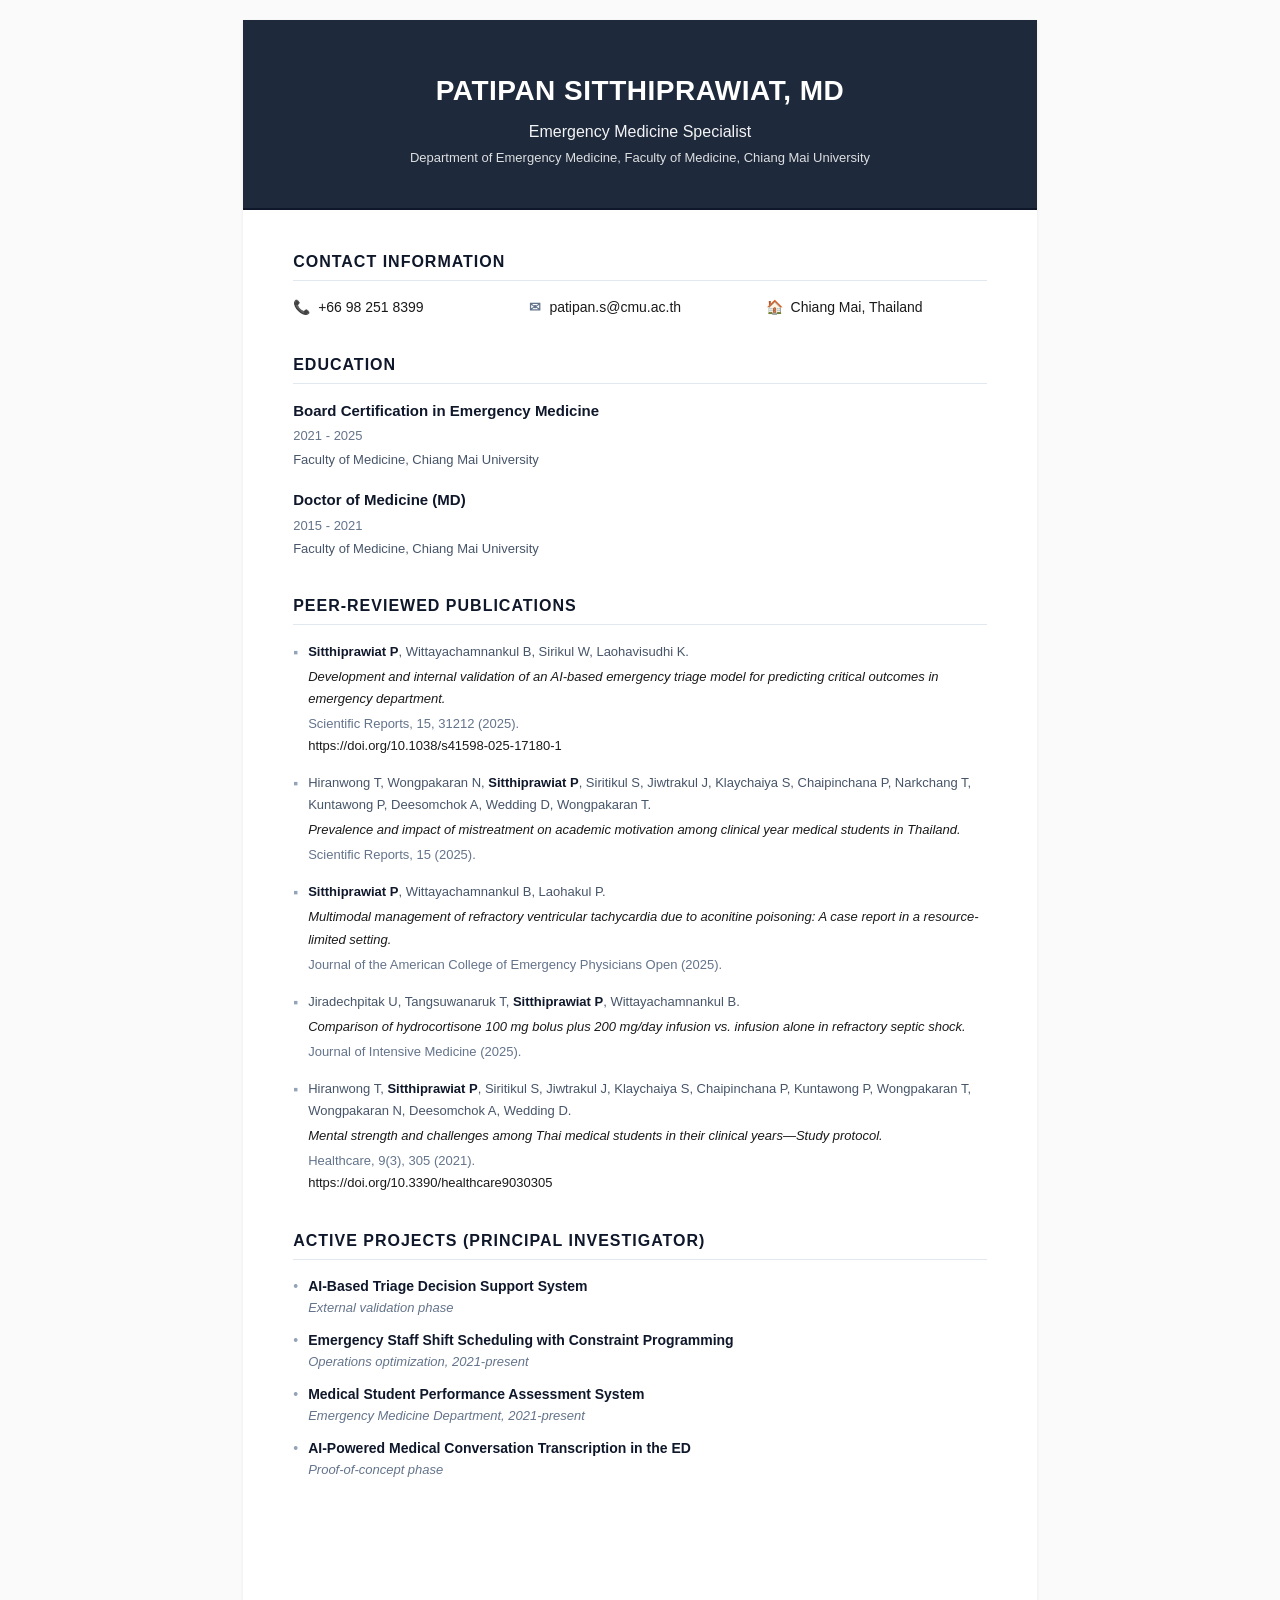
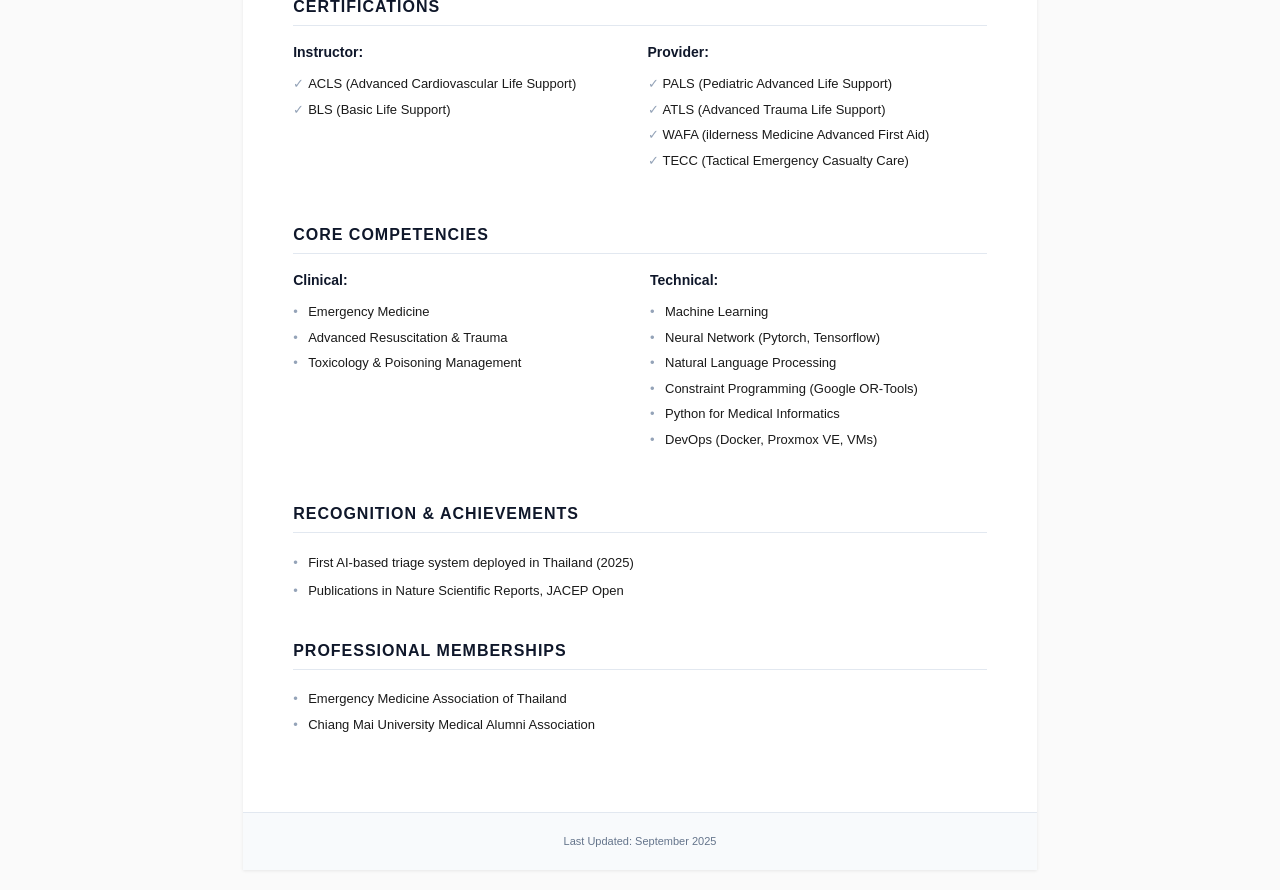
==== cv.html @ 2aa069d1 "Setup digital namecard with VCF and Apple Wallet support" ====
<!DOCTYPE html>
<html lang="en">
<head>
    <meta charset="UTF-8">
    <meta name="viewport" content="width=device-width, initial-scale=1.0">
    <title>Patipan Sitthiprawiat, MD - Curriculum Vitae</title>
    <style>
        @media print {
            body { margin: 0; padding: 0; }
            .page-break { page-break-after: always; }
            @page { margin: 1.5cm; }
        }
        
        * {
            margin: 0;
            padding: 0;
            box-sizing: border-box;
        }
        
        body {
            font-family: -apple-system, BlinkMacSystemFont, 'Inter', 'Segoe UI', sans-serif;
            line-height: 1.5;
            color: #1a1a1a;
            background: #fafafa;
            padding: 20px;
        }

        .container {
            max-width: 21cm;
            margin: 0 auto;
            background: white;
            box-shadow: 0 1px 3px rgba(0,0,0,0.08);
        }

        .header {
            background: #1e293b;
            color: white;
            padding: 50px 50px 40px;
            text-align: center;
            border-bottom: 2px solid #0f172a;
        }
        
        .header h1 {
            font-size: 28px;
            font-weight: 600;
            margin-bottom: 8px;
            letter-spacing: 0.5px;
        }

        .header .subtitle {
            font-size: 16px;
            font-weight: 400;
            margin-bottom: 4px;
            opacity: 0.95;
        }

        .header .institution {
            font-size: 13px;
            font-weight: 300;
            opacity: 0.85;
        }
        
        .content {
            padding: 40px 50px;
        }
        
        .section {
            margin-bottom: 35px;
        }
        
        .section-title {
            font-size: 16px;
            font-weight: 600;
            color: #0f172a;
            border-bottom: 1px solid #e2e8f0;
            padding-bottom: 6px;
            margin-bottom: 16px;
            text-transform: uppercase;
            letter-spacing: 1px;
        }
        
        .contact-grid {
            display: grid;
            grid-template-columns: repeat(3, 1fr);
            gap: 15px;
            margin-bottom: 30px;
        }
        
        .contact-item {
            display: flex;
            align-items: center;
            gap: 8px;
            font-size: 14px;
        }
        
        .contact-icon {
            font-weight: bold;
            color: #64748b;
        }
        
        .education-item, .publication-item, .cert-item {
            margin-bottom: 20px;
        }
        
        .education-title {
            font-weight: 600;
            font-size: 15px;
            color: #0f172a;
            margin-bottom: 4px;
        }

        .education-date {
            font-weight: 500;
            color: #64748b;
            font-size: 13px;
            margin-bottom: 4px;
        }

        .education-details {
            color: #475569;
            font-size: 13px;
            line-height: 1.5;
        }
        
        .publication-item {
            font-size: 13px;
            line-height: 1.7;
            padding-left: 15px;
            position: relative;
            margin-bottom: 15px;
        }
        
        .publication-item:before {
            content: "▪";
            position: absolute;
            left: 0;
            color: #94a3b8;
            font-size: 14px;
        }

        .authors {
            color: #475569;
        }

        .author-highlight {
            font-weight: 600;
            color: #0f172a;
        }

        .publication-title {
            font-style: italic;
            margin: 3px 0;
        }

        .journal {
            font-weight: 500;
            color: #64748b;
        }
        
        .skills-grid {
            display: grid;
            grid-template-columns: repeat(2, 1fr);
            gap: 20px;
        }
        
        .skill-category {
            margin-bottom: 15px;
        }
        
        .skill-category-title {
            font-weight: 600;
            color: #0f172a;
            margin-bottom: 8px;
            font-size: 14px;
        }

        .skill-list {
            list-style: none;
        }

        .skill-list li {
            padding: 3px 0;
            padding-left: 15px;
            position: relative;
            font-size: 13px;
        }

        .skill-list li:before {
            content: "•";
            position: absolute;
            left: 0;
            color: #94a3b8;
        }
        
        .cert-grid {
            display: grid;
            grid-template-columns: repeat(2, 1fr);
            gap: 15px;
        }
        
        .cert-category {
            margin-bottom: 15px;
        }
        
        .cert-category-title {
            font-weight: 600;
            color: #0f172a;
            margin-bottom: 8px;
            font-size: 14px;
        }

        .cert-list {
            list-style: none;
        }

        .cert-list li {
            padding: 3px 0;
            padding-left: 15px;
            position: relative;
            font-size: 13px;
        }

        .cert-list li:before {
            content: "✓";
            position: absolute;
            left: 0;
            color: #94a3b8;
            font-weight: normal;
        }
        
        .research-item {
            margin-bottom: 12px;
            padding-left: 15px;
            position: relative;
            font-size: 14px;
        }
        
        .research-item:before {
            content: "•";
            position: absolute;
            left: 0;
            color: #94a3b8;
            font-size: 14px;
        }

        .project-title {
            font-weight: 600;
            color: #0f172a;
        }

        .project-role {
            color: #64748b;
            font-size: 13px;
            font-style: italic;
        }
        
        .language-item {
            display: inline-block;
            margin-right: 30px;
            margin-bottom: 10px;
            font-size: 14px;
        }
        
        .language-name {
            font-weight: 600;
            color: #0f172a;
        }

        .honors-list {
            list-style: none;
        }

        .honors-list li {
            padding: 4px 0;
            padding-left: 15px;
            position: relative;
            font-size: 13px;
        }

        .honors-list li:before {
            content: "•";
            position: absolute;
            left: 0;
            color: #94a3b8;
        }

        .footer {
            text-align: center;
            padding: 20px;
            background: #f8fafc;
            color: #64748b;
            font-size: 11px;
            border-top: 1px solid #e2e8f0;
        }
    </style>
</head>
<body>
    <div class="container">
        <!-- Header -->
        <div class="header">
            <h1>PATIPAN SITTHIPRAWIAT, MD</h1>
            <div class="subtitle">Emergency Medicine Specialist</div>
            <div class="institution">Department of Emergency Medicine, Faculty of Medicine, Chiang Mai University</div>
        </div>
        
        <!-- Content -->
        <div class="content">
            <!-- Contact Information -->
            <div class="section">
                <div class="section-title">Contact Information</div>
                <div class="contact-grid">
                    <div class="contact-item">
                        <span class="contact-icon">📞</span>
                        <span>+66 98 251 8399</span>
                    </div>
                    <div class="contact-item">
                        <span class="contact-icon">✉</span>
                        <span>patipan.s@cmu.ac.th</span>
                    </div>
                    <div class="contact-item">
                        <span class="contact-icon">🏠</span>
                        <span>Chiang Mai, Thailand</span>
                    </div>
                </div>
            </div>
            
            <!-- Education -->
            <div class="section">
                <div class="section-title">Education</div>
                
                <div class="education-item">
                    <div class="education-title">Board Certification in Emergency Medicine</div>
                    <div class="education-date">2021 - 2025</div>
                    <div class="education-details">
                        Faculty of Medicine, Chiang Mai University
                    </div>
                </div>

                <div class="education-item">
                    <div class="education-title">Doctor of Medicine (MD)</div>
                    <div class="education-date">2015 - 2021</div>
                    <div class="education-details">
                        Faculty of Medicine, Chiang Mai University
                    </div>
                </div>
            </div>
            
            <!-- Peer-Reviewed Publications -->
            <div class="section">
                <div class="section-title">Peer-Reviewed Publications</div>
                
                <div class="publication-item">
                    <div class="authors">
                        <span class="author-highlight">Sitthiprawiat P</span>, Wittayachamnankul B, Sirikul W, Laohavisudhi K.
                    </div>
                    <div class="publication-title">
                        Development and internal validation of an AI-based emergency triage model for predicting critical outcomes in emergency department.
                    </div>
                    <div class="journal">Scientific Reports, 15, 31212 (2025).</div>
                    <div>https://doi.org/10.1038/s41598-025-17180-1</div>
                </div>
                
                <div class="publication-item">
                    <div class="authors">
                        Hiranwong T, Wongpakaran N, <span class="author-highlight">Sitthiprawiat P</span>, Siritikul S, Jiwtrakul J, Klaychaiya S, Chaipinchana P, Narkchang T, Kuntawong P, Deesomchok A, Wedding D, Wongpakaran T.
                    </div>
                    <div class="publication-title">
                        Prevalence and impact of mistreatment on academic motivation among clinical year medical students in Thailand.
                    </div>
                    <div class="journal">Scientific Reports, 15 (2025).</div>
                </div>
                
                <div class="publication-item">
                    <div class="authors">
                        <span class="author-highlight">Sitthiprawiat P</span>, Wittayachamnankul B, Laohakul P.
                    </div>
                    <div class="publication-title">
                        Multimodal management of refractory ventricular tachycardia due to aconitine poisoning: A case report in a resource-limited setting.
                    </div>
                    <div class="journal">Journal of the American College of Emergency Physicians Open (2025).</div>
                </div>
                
                <div class="publication-item">
                    <div class="authors">
                        Jiradechpitak U, Tangsuwanaruk T, <span class="author-highlight">Sitthiprawiat P</span>, Wittayachamnankul B.
                    </div>
                    <div class="publication-title">
                        Comparison of hydrocortisone 100 mg bolus plus 200 mg/day infusion vs. infusion alone in refractory septic shock.
                    </div>
                    <div class="journal">Journal of Intensive Medicine (2025).</div>
                </div>
                
                <div class="publication-item">
                    <div class="authors">
                        Hiranwong T, <span class="author-highlight">Sitthiprawiat P</span>, Siritikul S, Jiwtrakul J, Klaychaiya S, Chaipinchana P, Kuntawong P, Wongpakaran T, Wongpakaran N, Deesomchok A, Wedding D.
                    </div>
                    <div class="publication-title">
                        Mental strength and challenges among Thai medical students in their clinical years—Study protocol.
                    </div>
                    <div class="journal">Healthcare, 9(3), 305 (2021).</div>
                    <div>https://doi.org/10.3390/healthcare9030305</div>
                </div>
            </div>
            
            <!-- Active Projects -->
            <div class="section">
                <div class="section-title">Active Projects (Principal Investigator)</div>

                <div class="research-item">
                    <span class="project-title">AI-Based Triage Decision Support System</span><br>
                    <span class="project-role">External validation phase</span>
                </div>
                <div class="research-item">
                    <span class="project-title">Emergency Staff Shift Scheduling with Constraint Programming</span><br>
                    <span class="project-role">Operations optimization, 2021-present</span>
                </div>
                <div class="research-item">
                    <span class="project-title">Medical Student Performance Assessment System</span><br>
                    <span class="project-role">Emergency Medicine Department, 2021-present</span>
                </div>
                <div class="research-item">
                    <span class="project-title">AI-Powered Medical Conversation Transcription in the ED</span><br>
                    <span class="project-role">Proof-of-concept phase</span>
                </div>
            </div>
            
        </div>
        
        <div class="page-break"></div>
        
        <div class="content">
            <!-- Certifications -->
            <div class="section">
                <div class="section-title">Certifications</div>

                <div class="cert-grid">
                    <div class="cert-category">
                        <div class="cert-category-title">Instructor:</div>
                        <ul class="cert-list">
                            <li>ACLS (Advanced Cardiovascular Life Support)</li>
                            <li>BLS (Basic Life Support)</li>
                        </ul>
                    </div>

                    <div class="cert-category">
                        <div class="cert-category-title">Provider:</div>
                        <ul class="cert-list">
                            <li>PALS (Pediatric Advanced Life Support)</li>
                            <li>ATLS (Advanced Trauma Life Support)</li>
                            <li>WAFA (ilderness Medicine Advanced First Aid)</li>
                            <li>TECC (Tactical Emergency Casualty Care)</li>
                        </ul>
                    </div>
                </div>
            </div>
            
            <!-- Core Competencies -->
            <div class="section">
                <div class="section-title">Core Competencies</div>

                <div class="skills-grid">
                    <div class="skill-category">
                        <div class="skill-category-title">Clinical:</div>
                        <ul class="skill-list">
                            <li>Emergency Medicine</li>
                            <li>Advanced Resuscitation & Trauma</li>
                            <li>Toxicology & Poisoning Management</li>
                        </ul>
                    </div>

                    <div class="skill-category">
                        <div class="skill-category-title">Technical:</div>
                        <ul class="skill-list">
                            <li>Machine Learning</li>
                            <li>Neural Network (Pytorch, Tensorflow)</li>
                            <li>Natural Language Processing</li>
                            <li>Constraint Programming (Google OR-Tools)</li>
                            <li>Python for Medical Informatics</li>
                            <li>DevOps (Docker, Proxmox VE, VMs)</li>
                        </ul>
                    </div>
                </div>
            </div>
            

            
            <!-- Recognition & Achievements -->
            <div class="section">
                <div class="section-title">Recognition & Achievements</div>
                <ul class="honors-list">
                    <li>First AI-based triage system deployed in Thailand (2025)</li>
                    <li>Publications in Nature Scientific Reports, JACEP Open</li>
                </ul>
            </div>
            
            <!-- Professional Memberships -->
            <div class="section">
                <div class="section-title">Professional Memberships</div>
                <ul class="skill-list">
                    <li>Emergency Medicine Association of Thailand</li>
                    <li>Chiang Mai University Medical Alumni Association</li>
                </ul>
            </div>
        </div>
        
        <!-- Footer -->
        <div class="footer">
            Last Updated: September 2025
        </div>
    </div>
</body>
</html>
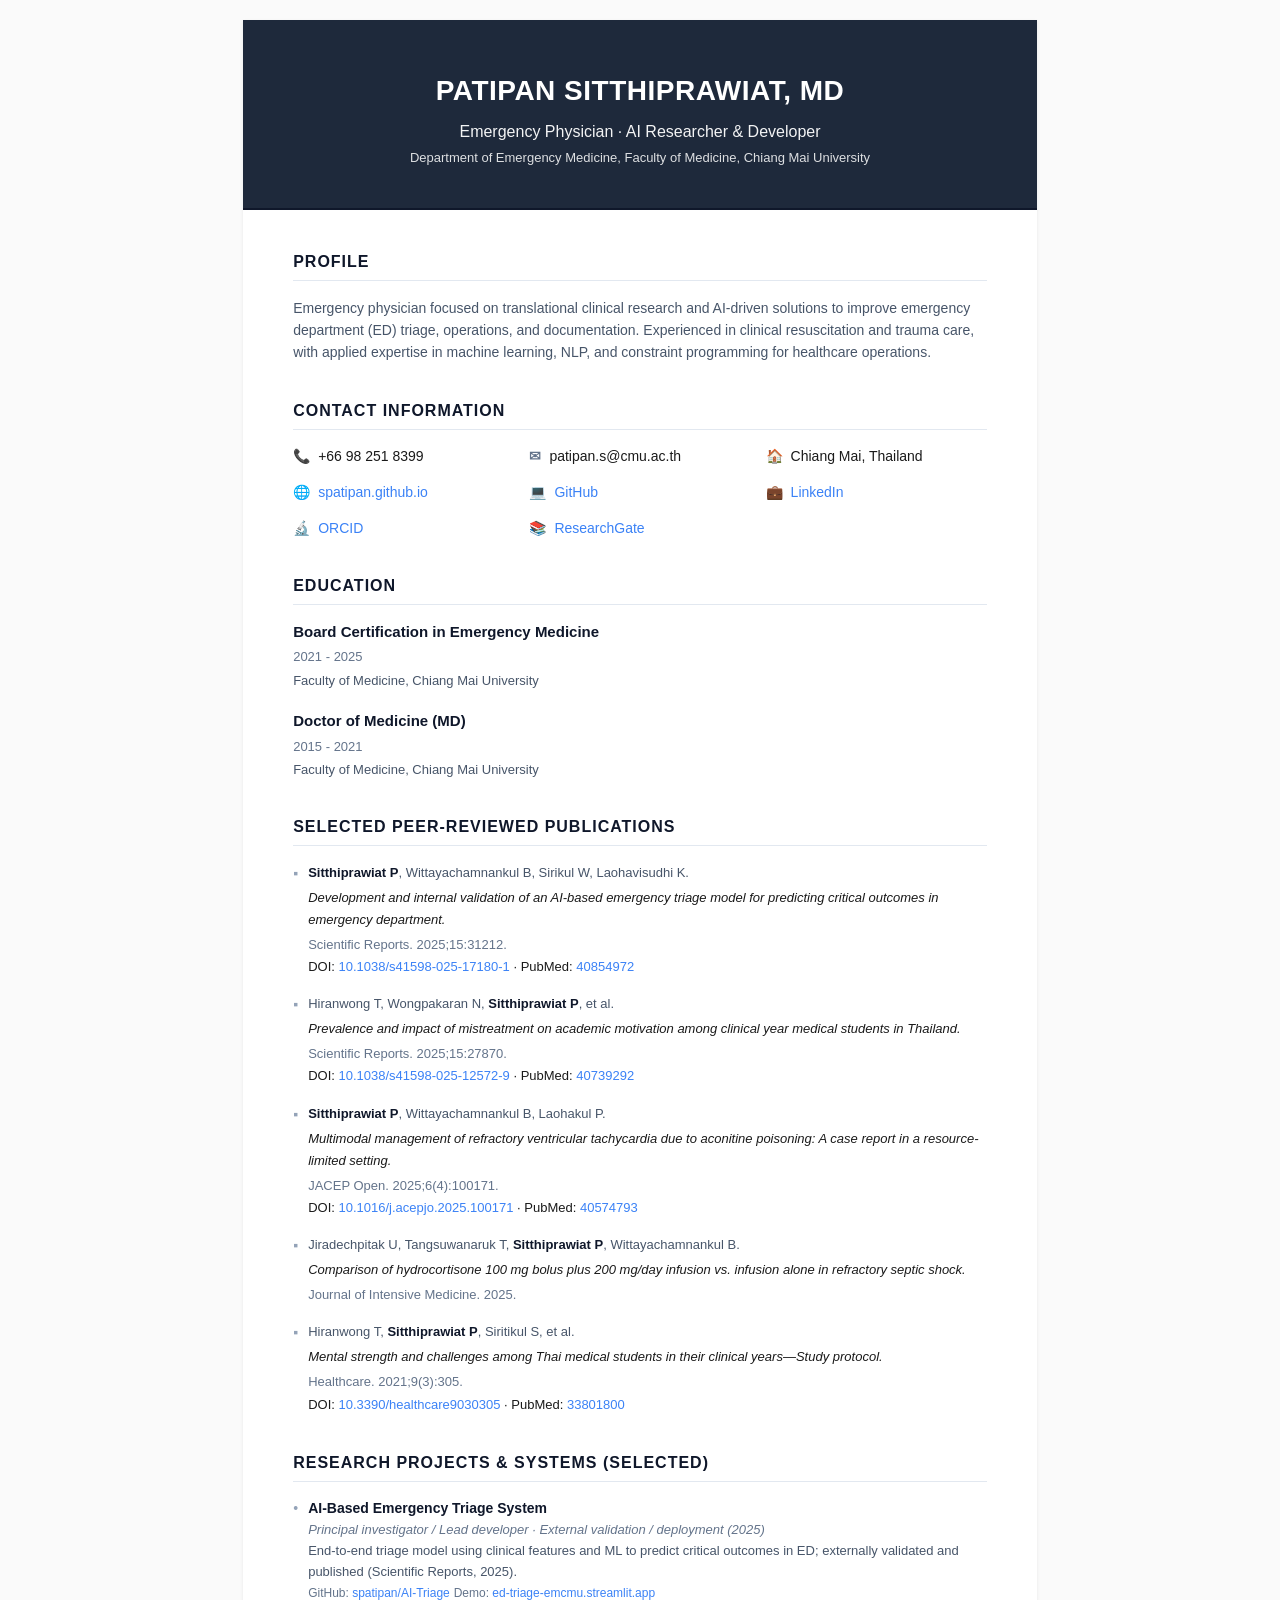
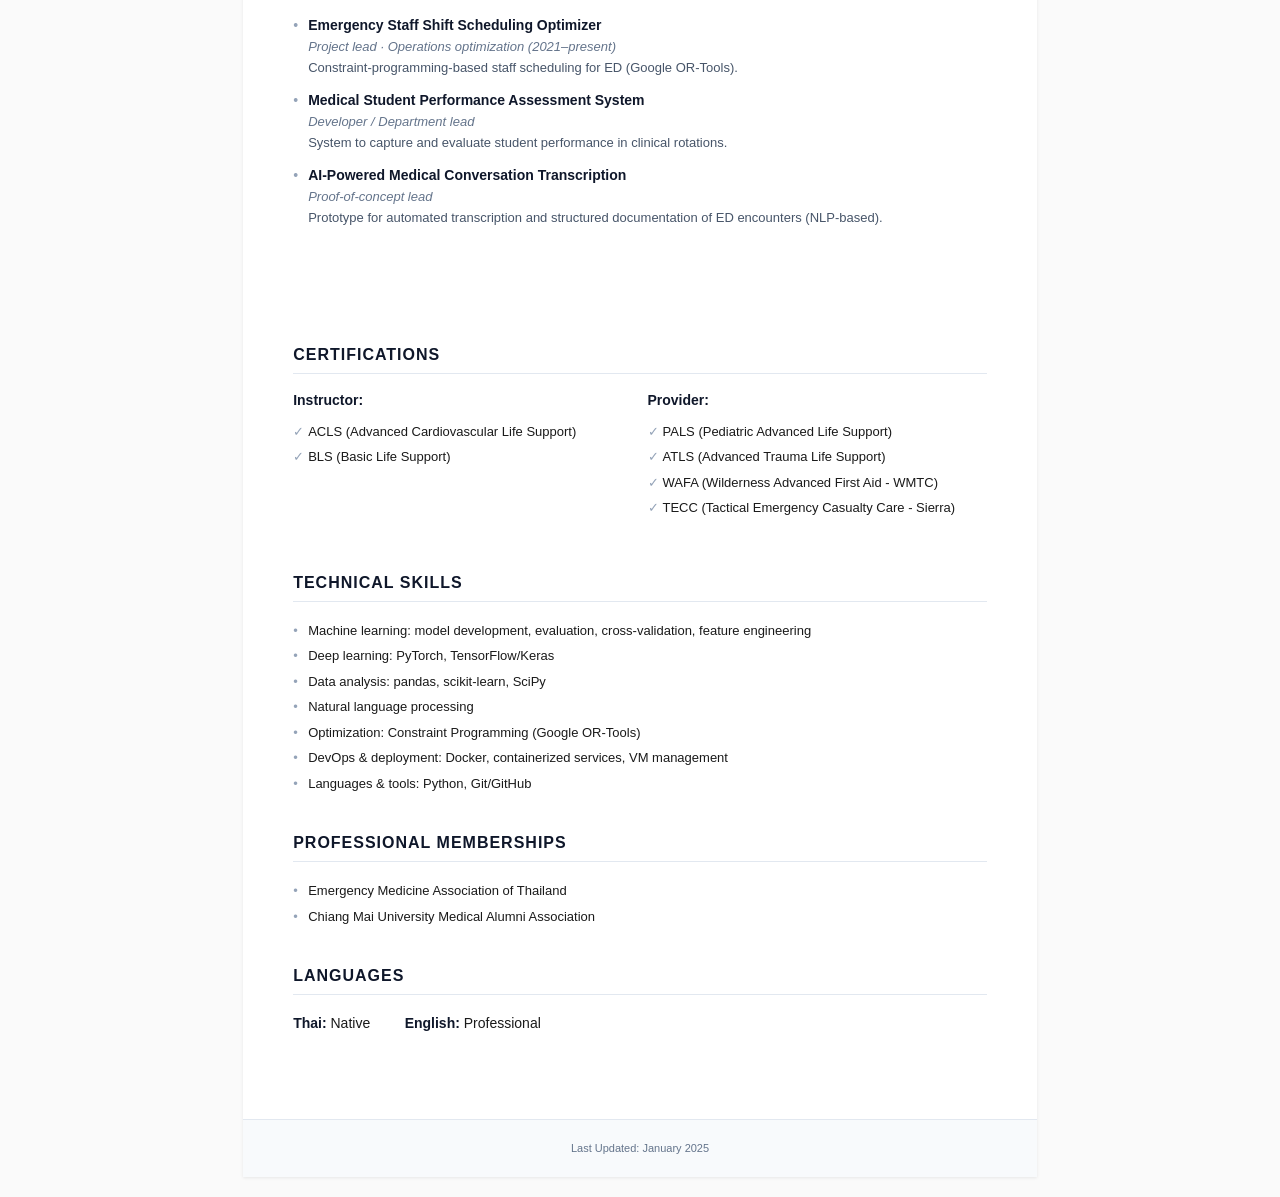
==== commit 0f24198c: "update full cv" ====
--- a/cv.html
+++ b/cv.html
@@ -299,12 +299,20 @@
         <!-- Header -->
         <div class="header">
             <h1>PATIPAN SITTHIPRAWIAT, MD</h1>
-            <div class="subtitle">Emergency Medicine Specialist</div>
+            <div class="subtitle">Emergency Physician · AI Researcher & Developer</div>
             <div class="institution">Department of Emergency Medicine, Faculty of Medicine, Chiang Mai University</div>
         </div>
         
         <!-- Content -->
         <div class="content">
+            <!-- Profile -->
+            <div class="section">
+                <div class="section-title">Profile</div>
+                <p style="font-size: 14px; line-height: 1.6; color: #475569;">
+                    Emergency physician focused on translational clinical research and AI-driven solutions to improve emergency department (ED) triage, operations, and documentation. Experienced in clinical resuscitation and trauma care, with applied expertise in machine learning, NLP, and constraint programming for healthcare operations.
+                </p>
+            </div>
+
             <!-- Contact Information -->
             <div class="section">
                 <div class="section-title">Contact Information</div>
@@ -320,6 +328,26 @@
                     <div class="contact-item">
                         <span class="contact-icon">🏠</span>
                         <span>Chiang Mai, Thailand</span>
+                    </div>
+                    <div class="contact-item">
+                        <span class="contact-icon">🌐</span>
+                        <a href="https://spatipan.github.io" target="_blank" style="color: #3b82f6; text-decoration: none;">spatipan.github.io</a>
+                    </div>
+                    <div class="contact-item">
+                        <span class="contact-icon">💻</span>
+                        <a href="https://github.com/spatipan" target="_blank" style="color: #3b82f6; text-decoration: none;">GitHub</a>
+                    </div>
+                    <div class="contact-item">
+                        <span class="contact-icon">💼</span>
+                        <a href="https://www.linkedin.com/in/patipan-sitthiprawiat-14a41a20a/" target="_blank" style="color: #3b82f6; text-decoration: none;">LinkedIn</a>
+                    </div>
+                    <div class="contact-item">
+                        <span class="contact-icon">🔬</span>
+                        <a href="https://orcid.org/0009-0000-2927-4310" target="_blank" style="color: #3b82f6; text-decoration: none;">ORCID</a>
+                    </div>
+                    <div class="contact-item">
+                        <span class="contact-icon">📚</span>
+                        <a href="https://www.researchgate.net/profile/Patipan-Sitthiprawiat" target="_blank" style="color: #3b82f6; text-decoration: none;">ResearchGate</a>
                     </div>
                 </div>
             </div>
@@ -347,8 +375,8 @@
             
             <!-- Peer-Reviewed Publications -->
             <div class="section">
-                <div class="section-title">Peer-Reviewed Publications</div>
-                
+                <div class="section-title">Selected Peer-Reviewed Publications</div>
+
                 <div class="publication-item">
                     <div class="authors">
                         <span class="author-highlight">Sitthiprawiat P</span>, Wittayachamnankul B, Sirikul W, Laohavisudhi K.
@@ -356,20 +384,21 @@
                     <div class="publication-title">
                         Development and internal validation of an AI-based emergency triage model for predicting critical outcomes in emergency department.
                     </div>
-                    <div class="journal">Scientific Reports, 15, 31212 (2025).</div>
-                    <div>https://doi.org/10.1038/s41598-025-17180-1</div>
-                </div>
-                
+                    <div class="journal">Scientific Reports. 2025;15:31212.</div>
+                    <div>DOI: <a href="https://doi.org/10.1038/s41598-025-17180-1" target="_blank" style="color: #3b82f6; text-decoration: none;">10.1038/s41598-025-17180-1</a> · PubMed: <a href="https://pubmed.ncbi.nlm.nih.gov/40854972/" target="_blank" style="color: #3b82f6; text-decoration: none;">40854972</a></div>
+                </div>
+
                 <div class="publication-item">
                     <div class="authors">
-                        Hiranwong T, Wongpakaran N, <span class="author-highlight">Sitthiprawiat P</span>, Siritikul S, Jiwtrakul J, Klaychaiya S, Chaipinchana P, Narkchang T, Kuntawong P, Deesomchok A, Wedding D, Wongpakaran T.
+                        Hiranwong T, Wongpakaran N, <span class="author-highlight">Sitthiprawiat P</span>, et al.
                     </div>
                     <div class="publication-title">
                         Prevalence and impact of mistreatment on academic motivation among clinical year medical students in Thailand.
                     </div>
-                    <div class="journal">Scientific Reports, 15 (2025).</div>
-                </div>
-                
+                    <div class="journal">Scientific Reports. 2025;15:27870.</div>
+                    <div>DOI: <a href="https://doi.org/10.1038/s41598-025-12572-9" target="_blank" style="color: #3b82f6; text-decoration: none;">10.1038/s41598-025-12572-9</a> · PubMed: <a href="https://pubmed.ncbi.nlm.nih.gov/40739292/" target="_blank" style="color: #3b82f6; text-decoration: none;">40739292</a></div>
+                </div>
+
                 <div class="publication-item">
                     <div class="authors">
                         <span class="author-highlight">Sitthiprawiat P</span>, Wittayachamnankul B, Laohakul P.
@@ -377,9 +406,10 @@
                     <div class="publication-title">
                         Multimodal management of refractory ventricular tachycardia due to aconitine poisoning: A case report in a resource-limited setting.
                     </div>
-                    <div class="journal">Journal of the American College of Emergency Physicians Open (2025).</div>
-                </div>
-                
+                    <div class="journal">JACEP Open. 2025;6(4):100171.</div>
+                    <div>DOI: <a href="https://doi.org/10.1016/j.acepjo.2025.100171" target="_blank" style="color: #3b82f6; text-decoration: none;">10.1016/j.acepjo.2025.100171</a> · PubMed: <a href="https://pubmed.ncbi.nlm.nih.gov/40574793/" target="_blank" style="color: #3b82f6; text-decoration: none;">40574793</a></div>
+                </div>
+
                 <div class="publication-item">
                     <div class="authors">
                         Jiradechpitak U, Tangsuwanaruk T, <span class="author-highlight">Sitthiprawiat P</span>, Wittayachamnankul B.
@@ -387,40 +417,48 @@
                     <div class="publication-title">
                         Comparison of hydrocortisone 100 mg bolus plus 200 mg/day infusion vs. infusion alone in refractory septic shock.
                     </div>
-                    <div class="journal">Journal of Intensive Medicine (2025).</div>
-                </div>
-                
+                    <div class="journal">Journal of Intensive Medicine. 2025.</div>
+                </div>
+
                 <div class="publication-item">
                     <div class="authors">
-                        Hiranwong T, <span class="author-highlight">Sitthiprawiat P</span>, Siritikul S, Jiwtrakul J, Klaychaiya S, Chaipinchana P, Kuntawong P, Wongpakaran T, Wongpakaran N, Deesomchok A, Wedding D.
+                        Hiranwong T, <span class="author-highlight">Sitthiprawiat P</span>, Siritikul S, et al.
                     </div>
                     <div class="publication-title">
                         Mental strength and challenges among Thai medical students in their clinical years—Study protocol.
                     </div>
-                    <div class="journal">Healthcare, 9(3), 305 (2021).</div>
-                    <div>https://doi.org/10.3390/healthcare9030305</div>
-                </div>
-            </div>
-            
-            <!-- Active Projects -->
-            <div class="section">
-                <div class="section-title">Active Projects (Principal Investigator)</div>
+                    <div class="journal">Healthcare. 2021;9(3):305.</div>
+                    <div>DOI: <a href="https://doi.org/10.3390/healthcare9030305" target="_blank" style="color: #3b82f6; text-decoration: none;">10.3390/healthcare9030305</a> · PubMed: <a href="https://pubmed.ncbi.nlm.nih.gov/33801800/" target="_blank" style="color: #3b82f6; text-decoration: none;">33801800</a></div>
+                </div>
+            </div>
+            
+            <!-- Research Projects & Systems -->
+            <div class="section">
+                <div class="section-title">Research Projects & Systems (Selected)</div>
 
                 <div class="research-item">
-                    <span class="project-title">AI-Based Triage Decision Support System</span><br>
-                    <span class="project-role">External validation phase</span>
+                    <span class="project-title">AI-Based Emergency Triage System</span><br>
+                    <span class="project-role">Principal investigator / Lead developer · External validation / deployment (2025)</span><br>
+                    <span style="font-size: 13px; color: #475569;">End-to-end triage model using clinical features and ML to predict critical outcomes in ED; externally validated and published (Scientific Reports, 2025).</span><br>
+                    <span style="font-size: 12px; color: #64748b;">GitHub: <a href="https://github.com/spatipan/AI-Triage" target="_blank" style="color: #3b82f6; text-decoration: none;">spatipan/AI-Triage</a></span>
+                    
+                    <span style="font-size: 12px; color: #64748b;">Demo: <a href="https://ed-triage-emcmu.streamlit.app" target="_blank" style="color: #3b82f6; text-decoration: none;">ed-triage-emcmu.streamlit.app</a></span>
                 </div>
                 <div class="research-item">
-                    <span class="project-title">Emergency Staff Shift Scheduling with Constraint Programming</span><br>
-                    <span class="project-role">Operations optimization, 2021-present</span>
+                    <span class="project-title">Emergency Staff Shift Scheduling Optimizer</span><br>
+                    <span class="project-role">Project lead · Operations optimization (2021–present)</span><br>
+                    <span style="font-size: 13px; color: #475569;">Constraint-programming-based staff scheduling for ED (Google OR-Tools).</span>
                 </div>
                 <div class="research-item">
                     <span class="project-title">Medical Student Performance Assessment System</span><br>
-                    <span class="project-role">Emergency Medicine Department, 2021-present</span>
+                    <span class="project-role">Developer / Department lead</span><br>
+                    <span style="font-size: 13px; color: #475569;">System to capture and evaluate student performance in clinical rotations.</span>
                 </div>
                 <div class="research-item">
-                    <span class="project-title">AI-Powered Medical Conversation Transcription in the ED</span><br>
-                    <span class="project-role">Proof-of-concept phase</span>
+                    <span class="project-title">AI-Powered Medical Conversation Transcription</span><br>
+                    <span class="project-role">Proof-of-concept lead</span><br>
+                    <span style="font-size: 13px; color: #475569;">Prototype for automated transcription and structured documentation of ED encounters (NLP-based).</span><br>
+                    
                 </div>
             </div>
             
@@ -447,51 +485,31 @@
                         <ul class="cert-list">
                             <li>PALS (Pediatric Advanced Life Support)</li>
                             <li>ATLS (Advanced Trauma Life Support)</li>
-                            <li>WAFA (ilderness Medicine Advanced First Aid)</li>
-                            <li>TECC (Tactical Emergency Casualty Care)</li>
+                            <li>WAFA (Wilderness Advanced First Aid - WMTC)</li>
+                            <li>TECC (Tactical Emergency Casualty Care - Sierra)</li>
                         </ul>
                     </div>
                 </div>
             </div>
             
-            <!-- Core Competencies -->
-            <div class="section">
-                <div class="section-title">Core Competencies</div>
-
-                <div class="skills-grid">
-                    <div class="skill-category">
-                        <div class="skill-category-title">Clinical:</div>
-                        <ul class="skill-list">
-                            <li>Emergency Medicine</li>
-                            <li>Advanced Resuscitation & Trauma</li>
-                            <li>Toxicology & Poisoning Management</li>
-                        </ul>
-                    </div>
-
-                    <div class="skill-category">
-                        <div class="skill-category-title">Technical:</div>
-                        <ul class="skill-list">
-                            <li>Machine Learning</li>
-                            <li>Neural Network (Pytorch, Tensorflow)</li>
-                            <li>Natural Language Processing</li>
-                            <li>Constraint Programming (Google OR-Tools)</li>
-                            <li>Python for Medical Informatics</li>
-                            <li>DevOps (Docker, Proxmox VE, VMs)</li>
-                        </ul>
-                    </div>
-                </div>
-            </div>
-            
-
-            
-            <!-- Recognition & Achievements -->
-            <div class="section">
-                <div class="section-title">Recognition & Achievements</div>
-                <ul class="honors-list">
-                    <li>First AI-based triage system deployed in Thailand (2025)</li>
-                    <li>Publications in Nature Scientific Reports, JACEP Open</li>
-                </ul>
-            </div>
+            <!-- Technical Skills -->
+            <div class="section">
+                <div class="section-title">Technical Skills</div>
+
+                <div class="skill-category">
+                    <ul class="skill-list">
+                        <li>Machine learning: model development, evaluation, cross-validation, feature engineering</li>
+                        <li>Deep learning: PyTorch, TensorFlow/Keras</li>
+                        <li>Data analysis: pandas, scikit-learn, SciPy</li>
+                        <li>Natural language processing</li>
+                        <li>Optimization: Constraint Programming (Google OR-Tools)</li>
+                        <li>DevOps & deployment: Docker, containerized services, VM management</li>
+                        <li>Languages & tools: Python, Git/GitHub</li>
+                    </ul>
+                </div>
+            </div>
+            
+
             
             <!-- Professional Memberships -->
             <div class="section">
@@ -501,11 +519,22 @@
                     <li>Chiang Mai University Medical Alumni Association</li>
                 </ul>
             </div>
+
+            <!-- Languages -->
+            <div class="section">
+                <div class="section-title">Languages</div>
+                <div class="language-item">
+                    <span class="language-name">Thai:</span> Native
+                </div>
+                <div class="language-item">
+                    <span class="language-name">English:</span> Professional
+                </div>
+            </div>
         </div>
         
         <!-- Footer -->
         <div class="footer">
-            Last Updated: September 2025
+            Last Updated: January 2025
         </div>
     </div>
 </body>
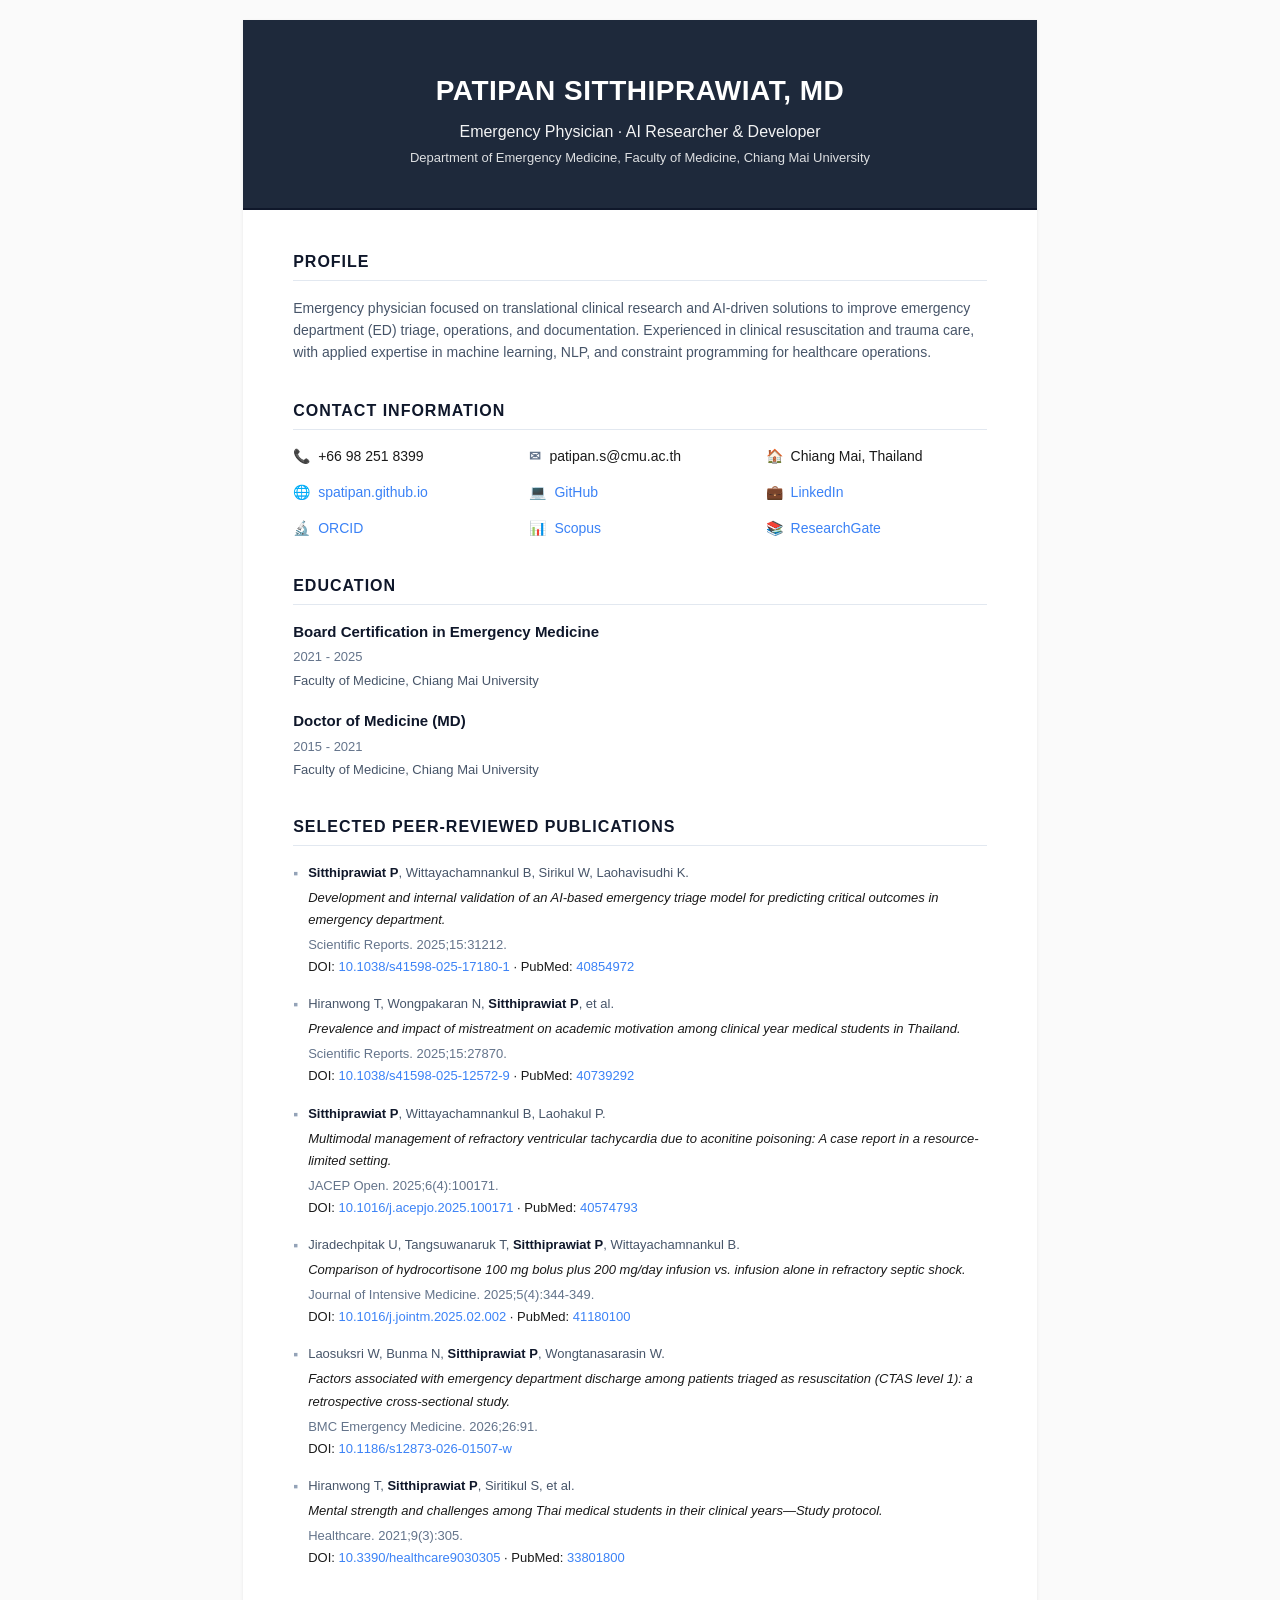
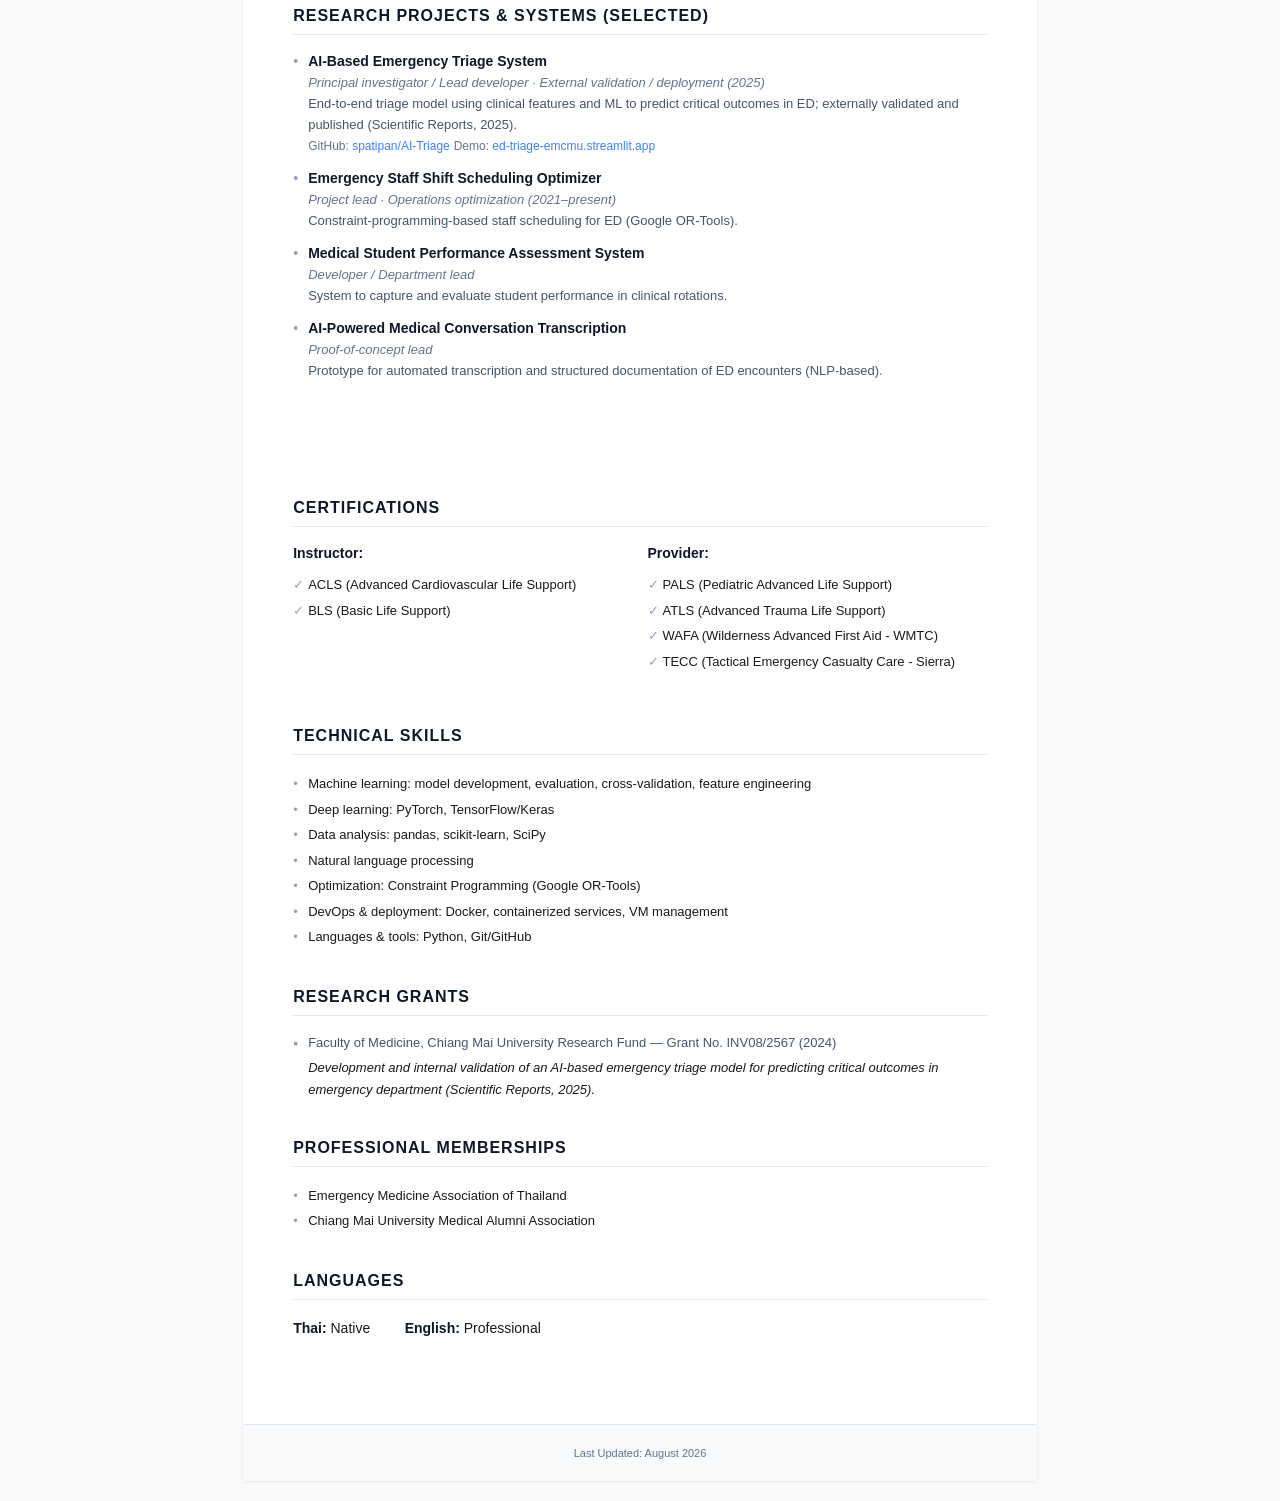
==== commit e3139a0e: "Update CV: add Scopus ID, BMC Emerg Med 2026 publication, J Intensive Med DOI, research grants secti" ====
--- a/cv.html
+++ b/cv.html
@@ -292,9 +292,312 @@
             font-size: 11px;
             border-top: 1px solid #e2e8f0;
         }
+
+        /* Link styles */
+        a {
+            color: #3b82f6;
+            text-decoration: none;
+            word-break: break-word;
+        }
+
+        a:hover {
+            text-decoration: underline;
+        }
+
+        /* Mobile Responsive Styles */
+        @media screen and (max-width: 768px) {
+            body {
+                padding: 0;
+                background: white;
+            }
+
+            .container {
+                max-width: 100%;
+                box-shadow: none;
+            }
+
+            .header {
+                padding: 30px 20px 25px;
+            }
+
+            .header h1 {
+                font-size: 22px;
+                margin-bottom: 6px;
+            }
+
+            .header .subtitle {
+                font-size: 14px;
+            }
+
+            .header .institution {
+                font-size: 12px;
+            }
+
+            .content {
+                padding: 25px 20px;
+            }
+
+            .section {
+                margin-bottom: 28px;
+            }
+
+            .section-title {
+                font-size: 14px;
+                padding-bottom: 5px;
+                margin-bottom: 14px;
+            }
+
+            /* Contact Grid - Stack on mobile */
+            .contact-grid {
+                grid-template-columns: 1fr;
+                gap: 12px;
+                margin-bottom: 25px;
+            }
+
+            .contact-item {
+                font-size: 13px;
+            }
+
+            /* Education Items */
+            .education-item {
+                margin-bottom: 18px;
+            }
+
+            .education-title {
+                font-size: 14px;
+            }
+
+            .education-date,
+            .education-details {
+                font-size: 12px;
+            }
+
+            /* Publications */
+            .publication-item {
+                font-size: 12px;
+                line-height: 1.6;
+                padding-left: 12px;
+                margin-bottom: 14px;
+            }
+
+            .publication-item:before {
+                font-size: 12px;
+            }
+
+            /* Skills Grid - Stack on mobile */
+            .skills-grid {
+                grid-template-columns: 1fr;
+                gap: 15px;
+            }
+
+            .skill-category {
+                margin-bottom: 12px;
+            }
+
+            .skill-category-title {
+                font-size: 13px;
+                margin-bottom: 6px;
+            }
+
+            .skill-list li {
+                font-size: 12px;
+                padding: 2px 0;
+                padding-left: 12px;
+            }
+
+            /* Certifications Grid - Stack on mobile */
+            .cert-grid {
+                grid-template-columns: 1fr;
+                gap: 12px;
+            }
+
+            .cert-category {
+                margin-bottom: 12px;
+            }
+
+            .cert-category-title {
+                font-size: 13px;
+                margin-bottom: 6px;
+            }
+
+            .cert-list li {
+                font-size: 12px;
+                padding: 2px 0;
+                padding-left: 12px;
+            }
+
+            /* Research/Project Items */
+            .research-item {
+                font-size: 13px;
+                padding-left: 12px;
+                margin-bottom: 10px;
+            }
+
+            .research-item:before {
+                font-size: 12px;
+            }
+
+            .project-role {
+                font-size: 12px;
+            }
+
+            /* Language Items */
+            .language-item {
+                display: block;
+                margin-right: 0;
+                margin-bottom: 8px;
+                font-size: 13px;
+            }
+
+            /* Honors List */
+            .honors-list li {
+                font-size: 12px;
+                padding: 3px 0;
+                padding-left: 12px;
+            }
+
+            /* Footer */
+            .footer {
+                padding: 15px;
+                font-size: 10px;
+            }
+
+            /* Page Break - Disable on mobile */
+            .page-break {
+                display: none;
+            }
+
+            /* Links - Better touch targets and word wrap */
+            a {
+                word-break: break-word;
+                overflow-wrap: break-word;
+            }
+
+            /* Profile section improvements */
+            .section p {
+                font-size: 13px;
+                line-height: 1.5;
+            }
+
+            /* Project descriptions - Better spacing on mobile */
+            .research-item span[style*="font-size: 13px"] {
+                display: block;
+                margin-top: 4px;
+            }
+
+            .research-item span[style*="font-size: 12px"] {
+                display: block;
+                margin-top: 4px;
+            }
+        }
+
+        /* Extra small screens (phones < 375px) */
+        @media screen and (max-width: 374px) {
+            .header {
+                padding: 25px 15px 20px;
+            }
+
+            .header h1 {
+                font-size: 20px;
+            }
+
+            .header .subtitle {
+                font-size: 13px;
+            }
+
+            .header .institution {
+                font-size: 11px;
+            }
+
+            .content {
+                padding: 20px 15px;
+            }
+
+            .section-title {
+                font-size: 13px;
+            }
+
+            .contact-item {
+                font-size: 12px;
+            }
+
+            .publication-item,
+            .education-details,
+            .skill-list li,
+            .cert-list li {
+                font-size: 11px;
+            }
+        }
+
+        /* Tablet landscape (769px - 1024px) */
+        @media screen and (min-width: 769px) and (max-width: 1024px) {
+            .content {
+                padding: 35px 40px;
+            }
+
+            .contact-grid {
+                grid-template-columns: repeat(2, 1fr);
+            }
+
+            .skills-grid {
+                grid-template-columns: repeat(2, 1fr);
+            }
+
+            .cert-grid {
+                grid-template-columns: repeat(2, 1fr);
+            }
+        }
+
+        /* Back Navigation Button */
+        .back-nav {
+            position: sticky;
+            top: 0;
+            z-index: 100;
+            background: rgba(255, 255, 255, 0.98);
+            backdrop-filter: blur(10px);
+            border-bottom: 1px solid #e2e8f0;
+            padding: 12px 20px;
+            display: none;
+        }
+
+        .back-nav a {
+            display: inline-flex;
+            align-items: center;
+            gap: 8px;
+            color: #3b82f6;
+            text-decoration: none;
+            font-size: 14px;
+            font-weight: 500;
+            transition: color 0.2s;
+        }
+
+        .back-nav a:hover {
+            color: #2563eb;
+        }
+
+        .back-nav a svg {
+            width: 20px;
+            height: 20px;
+        }
+
+        @media screen and (max-width: 768px) {
+            .back-nav {
+                display: block;
+            }
+        }
     </style>
 </head>
 <body>
+    <!-- Back Navigation (Mobile Only) -->
+    <div class="back-nav">
+        <a href="index.html">
+            <svg viewBox="0 0 24 24" fill="none" stroke="currentColor" stroke-width="2">
+                <path d="M19 12H5M12 19l-7-7 7-7"/>
+            </svg>
+            Back to Namecard
+        </a>
+    </div>
+
     <div class="container">
         <!-- Header -->
         <div class="header">
@@ -346,6 +649,10 @@
                         <a href="https://orcid.org/0009-0000-2927-4310" target="_blank" style="color: #3b82f6; text-decoration: none;">ORCID</a>
                     </div>
                     <div class="contact-item">
+                        <span class="contact-icon">📊</span>
+                        <a href="https://www.scopus.com/authid/detail.uri?authorId=57223017245" target="_blank" style="color: #3b82f6; text-decoration: none;">Scopus</a>
+                    </div>
+                    <div class="contact-item">
                         <span class="contact-icon">📚</span>
                         <a href="https://www.researchgate.net/profile/Patipan-Sitthiprawiat" target="_blank" style="color: #3b82f6; text-decoration: none;">ResearchGate</a>
                     </div>
@@ -417,7 +724,19 @@
                     <div class="publication-title">
                         Comparison of hydrocortisone 100 mg bolus plus 200 mg/day infusion vs. infusion alone in refractory septic shock.
                     </div>
-                    <div class="journal">Journal of Intensive Medicine. 2025.</div>
+                    <div class="journal">Journal of Intensive Medicine. 2025;5(4):344-349.</div>
+                    <div>DOI: <a href="https://doi.org/10.1016/j.jointm.2025.02.002" target="_blank" style="color: #3b82f6; text-decoration: none;">10.1016/j.jointm.2025.02.002</a> · PubMed: <a href="https://pubmed.ncbi.nlm.nih.gov/41180100/" target="_blank" style="color: #3b82f6; text-decoration: none;">41180100</a></div>
+                </div>
+
+                <div class="publication-item">
+                    <div class="authors">
+                        Laosuksri W, Bunma N, <span class="author-highlight">Sitthiprawiat P</span>, Wongtanasarasin W.
+                    </div>
+                    <div class="publication-title">
+                        Factors associated with emergency department discharge among patients triaged as resuscitation (CTAS level 1): a retrospective cross-sectional study.
+                    </div>
+                    <div class="journal">BMC Emergency Medicine. 2026;26:91.</div>
+                    <div>DOI: <a href="https://doi.org/10.1186/s12873-026-01507-w" target="_blank" style="color: #3b82f6; text-decoration: none;">10.1186/s12873-026-01507-w</a></div>
                 </div>
 
                 <div class="publication-item">
@@ -511,6 +830,19 @@
             
 
             
+            <!-- Research Grants -->
+            <div class="section">
+                <div class="section-title">Research Grants</div>
+                <div class="publication-item">
+                    <div class="authors">
+                        Faculty of Medicine, Chiang Mai University Research Fund — Grant No. INV08/2567 (2024)
+                    </div>
+                    <div class="publication-title">
+                        Development and internal validation of an AI-based emergency triage model for predicting critical outcomes in emergency department (Scientific Reports, 2025).
+                    </div>
+                </div>
+            </div>
+
             <!-- Professional Memberships -->
             <div class="section">
                 <div class="section-title">Professional Memberships</div>
@@ -534,7 +866,7 @@
         
         <!-- Footer -->
         <div class="footer">
-            Last Updated: January 2025
+            Last Updated: August 2026
         </div>
     </div>
 </body>
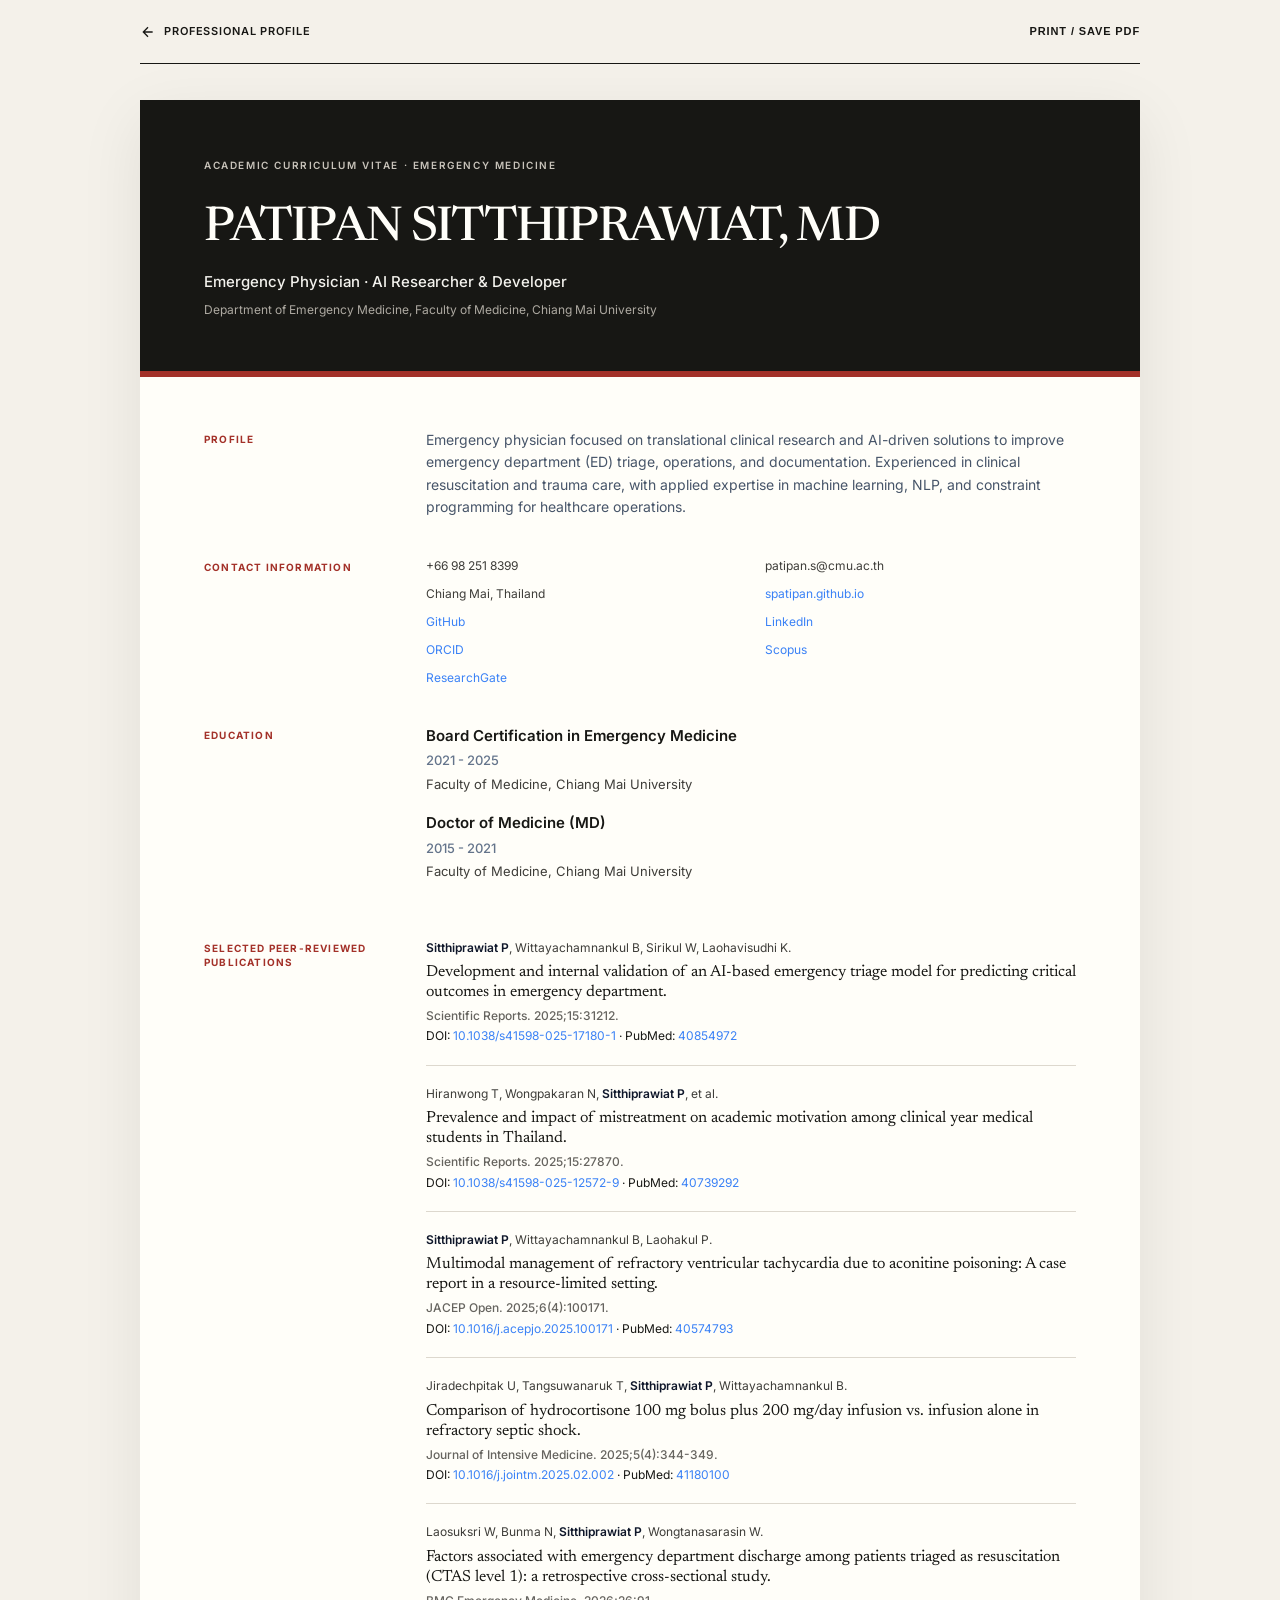
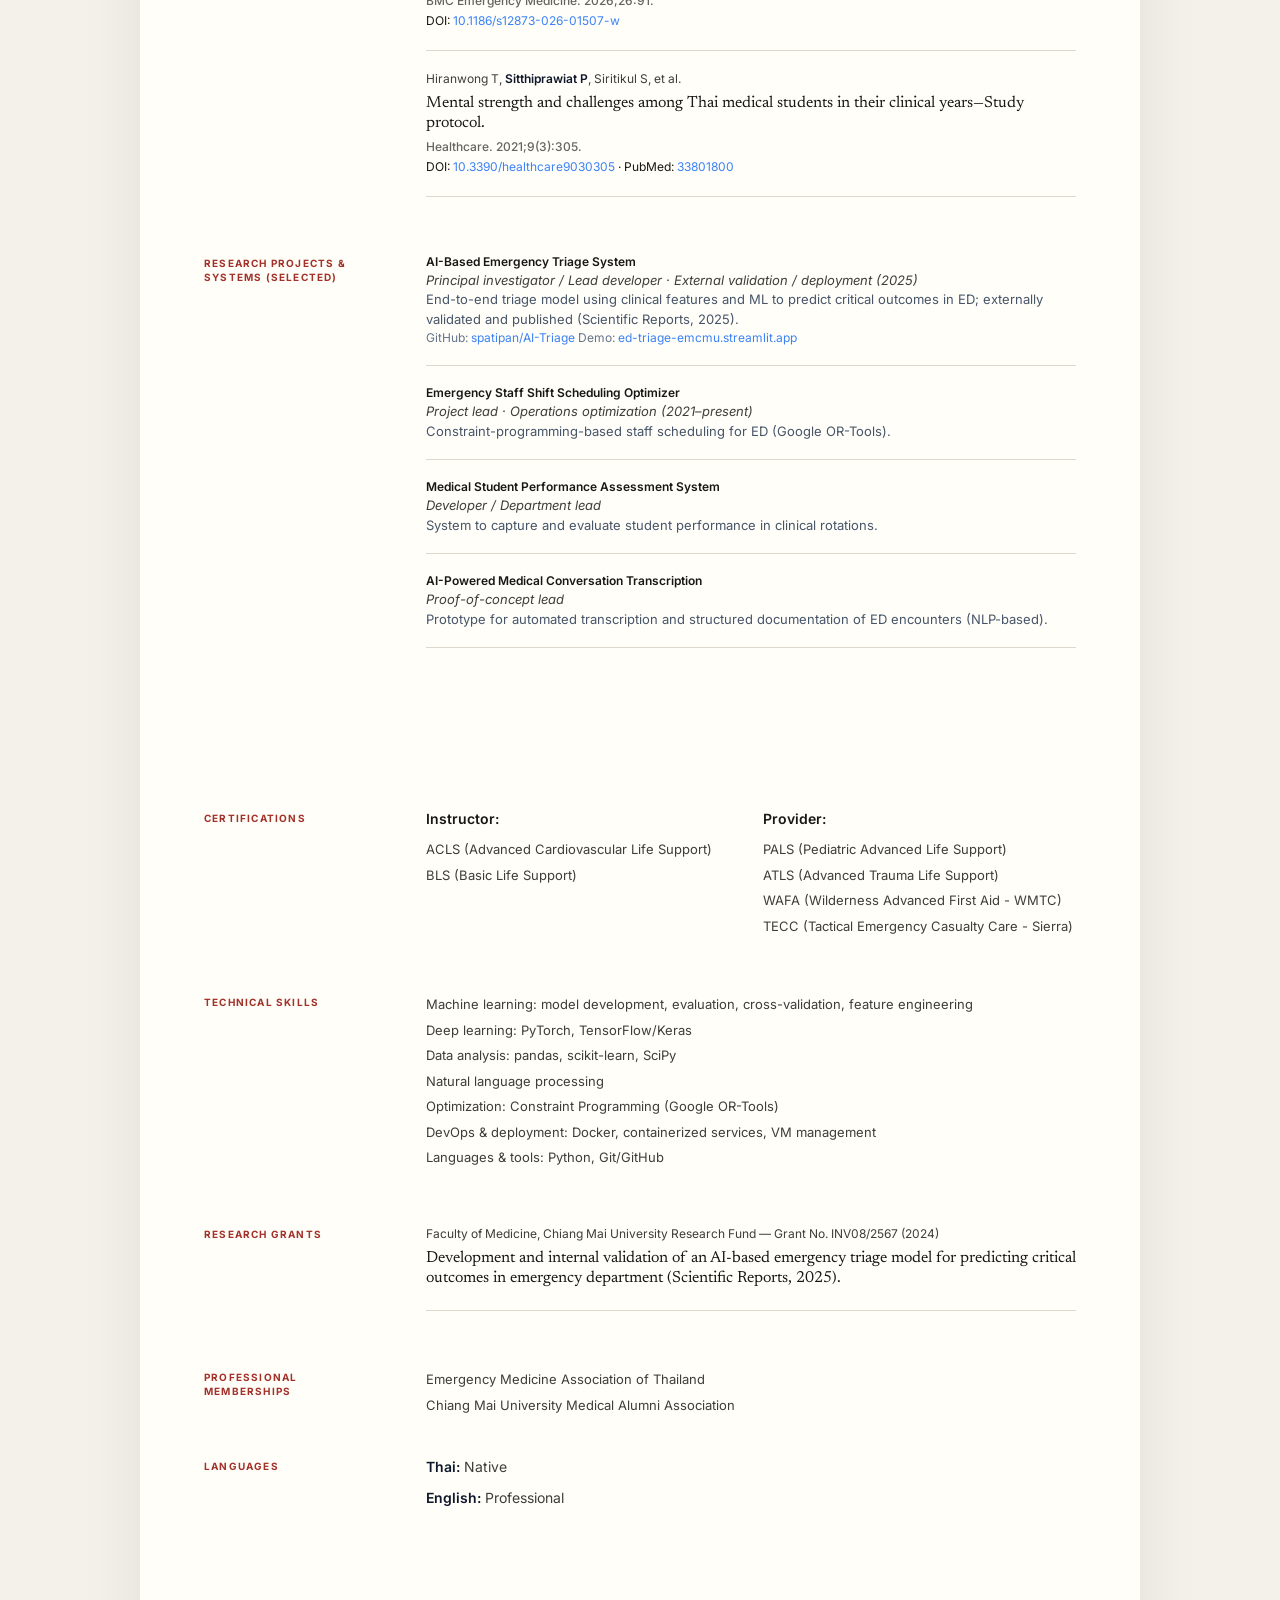
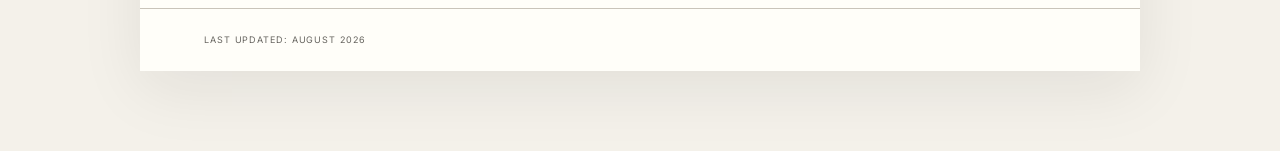
==== commit eb339232: "Redesign professional profile and academic CV" ====
--- a/cv.html
+++ b/cv.html
@@ -586,21 +586,26 @@
             }
         }
     </style>
+    <link rel="preconnect" href="https://fonts.googleapis.com">
+    <link rel="preconnect" href="https://fonts.gstatic.com" crossorigin>
+    <link href="https://fonts.googleapis.com/css2?family=Inter:wght@400;500;600;700&family=Newsreader:opsz,wght@6..72,500;6..72,600&display=swap" rel="stylesheet">
+    <link rel="stylesheet" href="assets/css/cv-editorial.css">
 </head>
 <body>
-    <!-- Back Navigation (Mobile Only) -->
-    <div class="back-nav">
+    <nav class="back-nav" aria-label="Document actions">
         <a href="index.html">
-            <svg viewBox="0 0 24 24" fill="none" stroke="currentColor" stroke-width="2">
+            <svg viewBox="0 0 24 24" fill="none" stroke="currentColor" stroke-width="2" aria-hidden="true">
                 <path d="M19 12H5M12 19l-7-7 7-7"/>
             </svg>
-            Back to Namecard
+            Professional profile
         </a>
-    </div>
+        <button class="print-button" type="button" onclick="window.print()">Print / save PDF</button>
+    </nav>
 
     <div class="container">
         <!-- Header -->
         <div class="header">
+            <div class="header-kicker">Academic curriculum vitae · Emergency Medicine</div>
             <h1>PATIPAN SITTHIPRAWIAT, MD</h1>
             <div class="subtitle">Emergency Physician · AI Researcher & Developer</div>
             <div class="institution">Department of Emergency Medicine, Faculty of Medicine, Chiang Mai University</div>
--- a/assets/css/cv-editorial.css
+++ b/assets/css/cv-editorial.css
@@ -0,0 +1,359 @@
+:root {
+    --cv-ink: #171714;
+    --cv-paper: #f4f1ea;
+    --cv-muted: #66645f;
+    --cv-rule: #c9c4ba;
+    --cv-signal: #a33129;
+    --cv-serif: "Newsreader", Georgia, serif;
+    --cv-sans: "Inter", -apple-system, BlinkMacSystemFont, "Segoe UI", sans-serif;
+}
+
+body {
+    padding: 0;
+    background: var(--cv-paper);
+    color: var(--cv-ink);
+    font-family: var(--cv-sans);
+}
+
+.back-nav {
+    position: sticky;
+    top: 0;
+    z-index: 100;
+    width: min(100% - 40px, 1000px);
+    min-height: 64px;
+    margin: 0 auto;
+    padding: 0;
+    display: flex;
+    align-items: center;
+    justify-content: space-between;
+    border-bottom: 1px solid var(--cv-ink);
+    background: rgba(244, 241, 234, 0.94);
+    backdrop-filter: blur(12px);
+}
+
+.back-nav a,
+.print-button {
+    color: var(--cv-ink);
+    font-size: 11px;
+    font-weight: 600;
+    letter-spacing: 0.08em;
+    text-decoration: none;
+    text-transform: uppercase;
+}
+
+.back-nav a:hover {
+    color: var(--cv-signal);
+    text-decoration: none;
+}
+
+.back-nav a svg {
+    width: 16px;
+    height: 16px;
+}
+
+.print-button {
+    padding: 8px 0;
+    border: 0;
+    border-bottom: 1px solid transparent;
+    background: transparent;
+    cursor: pointer;
+}
+
+.print-button:hover {
+    border-bottom-color: currentColor;
+}
+
+.container {
+    max-width: 1000px;
+    margin: 36px auto 80px;
+    background: #fffef9;
+    box-shadow: 0 18px 60px rgba(23, 23, 20, 0.08);
+}
+
+.header {
+    padding: 58px 64px 52px;
+    border-bottom: 6px solid var(--cv-signal);
+    background: var(--cv-ink);
+    color: #fffef9;
+    text-align: left;
+}
+
+.header-kicker {
+    margin-bottom: 34px;
+    color: #c8c3ba;
+    font-size: 10px;
+    font-weight: 600;
+    letter-spacing: 0.16em;
+    text-transform: uppercase;
+}
+
+.header h1 {
+    max-width: 760px;
+    margin-bottom: 18px;
+    font-family: var(--cv-serif);
+    font-size: 48px;
+    font-weight: 500;
+    letter-spacing: -0.035em;
+    line-height: 0.95;
+}
+
+.header .subtitle {
+    margin-bottom: 8px;
+    color: #fffef9;
+    font-size: 15px;
+    font-weight: 500;
+}
+
+.header .institution {
+    max-width: 620px;
+    color: #c8c3ba;
+    font-size: 12px;
+    font-weight: 400;
+}
+
+.content {
+    padding: 52px 64px;
+}
+
+.section {
+    display: grid;
+    grid-template-columns: 180px minmax(0, 1fr);
+    column-gap: 42px;
+    margin-bottom: 38px;
+}
+
+.section-title {
+    margin: 0;
+    padding: 3px 0 0;
+    border: 0;
+    color: var(--cv-signal);
+    font-size: 10px;
+    font-weight: 700;
+    letter-spacing: 0.12em;
+    line-height: 1.4;
+}
+
+.section > :not(.section-title) {
+    grid-column: 2;
+}
+
+.section > .section-title + * {
+    grid-row: 1;
+}
+
+.section p,
+.education-details,
+.authors,
+.project-role,
+.skill-list li,
+.cert-list li,
+.honors-list li,
+.research-item,
+.language-item,
+.contact-item {
+    color: #3e3d39;
+}
+
+.contact-grid {
+    grid-template-columns: repeat(2, minmax(0, 1fr));
+    gap: 10px 28px;
+    margin: 0;
+}
+
+.contact-item {
+    gap: 0;
+    font-size: 12px;
+}
+
+.contact-icon {
+    display: none;
+}
+
+.education-item,
+.publication-item,
+.cert-item {
+    margin-bottom: 18px;
+}
+
+.education-title,
+.project-title,
+.skill-category-title,
+.cert-category-title {
+    color: var(--cv-ink);
+}
+
+.publication-item,
+.research-item {
+    padding: 0 0 18px;
+    border-bottom: 1px solid #ddd8ce;
+    font-size: 12px;
+}
+
+.publication-item::before,
+.research-item::before,
+.skill-list li::before,
+.cert-list li::before,
+.honors-list li::before {
+    display: none;
+}
+
+.publication-title {
+    margin: 4px 0;
+    color: var(--cv-ink);
+    font-family: var(--cv-serif);
+    font-size: 16px;
+    font-style: normal;
+    line-height: 1.25;
+}
+
+.journal {
+    color: var(--cv-muted);
+}
+
+.research-item {
+    margin-bottom: 18px;
+}
+
+.skills-grid,
+.cert-grid {
+    gap: 24px;
+}
+
+.skill-list li,
+.cert-list li,
+.honors-list li {
+    padding: 3px 0;
+}
+
+a {
+    color: var(--cv-signal);
+}
+
+.footer {
+    padding: 24px 64px;
+    border-top: 1px solid var(--cv-rule);
+    background: #fffef9;
+    color: var(--cv-muted);
+    font-size: 9px;
+    letter-spacing: 0.1em;
+    text-align: left;
+    text-transform: uppercase;
+}
+
+@media screen and (max-width: 768px) {
+    .back-nav {
+        width: calc(100% - 32px);
+        padding: 0;
+    }
+
+    .container {
+        margin: 0;
+        box-shadow: none;
+    }
+
+    .header {
+        padding: 42px 22px 36px;
+    }
+
+    .header-kicker {
+        margin-bottom: 26px;
+    }
+
+    .header h1 {
+        font-size: 36px;
+    }
+
+    .content {
+        padding: 38px 22px;
+    }
+
+    .section {
+        display: block;
+        margin-bottom: 36px;
+    }
+
+    .section-title {
+        margin-bottom: 16px;
+        padding-bottom: 8px;
+        border-bottom: 1px solid var(--cv-rule);
+    }
+
+    .contact-grid,
+    .skills-grid,
+    .cert-grid {
+        grid-template-columns: 1fr;
+    }
+
+    .footer {
+        padding: 20px 22px;
+    }
+}
+
+@media print {
+    @page {
+        margin: 1.25cm;
+    }
+
+    body,
+    .container,
+    .footer {
+        background: white;
+    }
+
+    .back-nav {
+        display: none !important;
+    }
+
+    .container {
+        margin: 0;
+        box-shadow: none;
+    }
+
+    .header {
+        padding: 32px 38px 28px;
+        border-bottom-width: 3px;
+        print-color-adjust: exact;
+        -webkit-print-color-adjust: exact;
+    }
+
+    .header-kicker {
+        margin-bottom: 18px;
+    }
+
+    .header h1 {
+        font-size: 34px;
+    }
+
+    .content {
+        padding: 32px 38px;
+    }
+
+    .section {
+        grid-template-columns: 145px minmax(0, 1fr);
+        column-gap: 28px;
+        margin-bottom: 24px;
+        break-inside: auto;
+    }
+
+    .education-item,
+    .publication-item,
+    .research-item,
+    .cert-category,
+    .skill-category {
+        break-inside: avoid;
+    }
+
+    .publication-item,
+    .research-item {
+        margin-bottom: 12px;
+        padding-bottom: 12px;
+    }
+
+    a {
+        color: var(--cv-ink);
+    }
+
+    .footer {
+        padding: 18px 38px;
+    }
+}
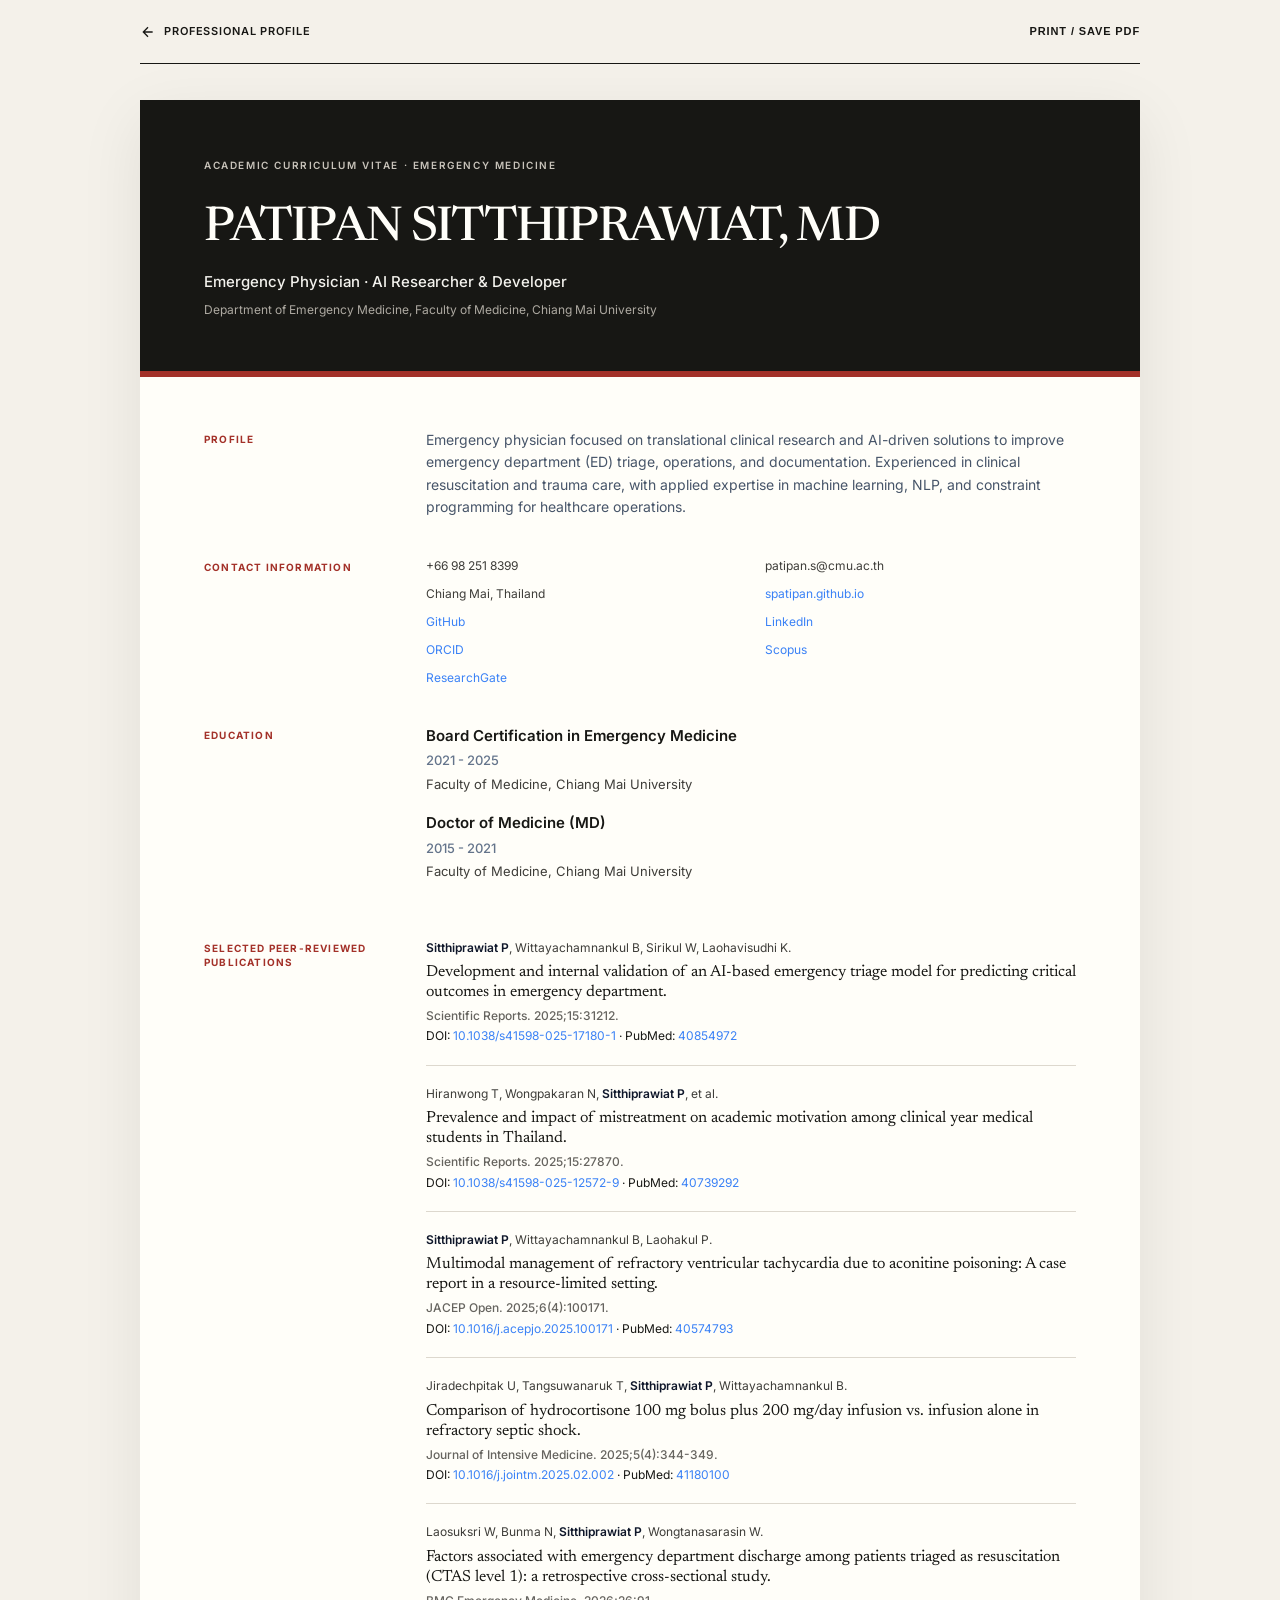
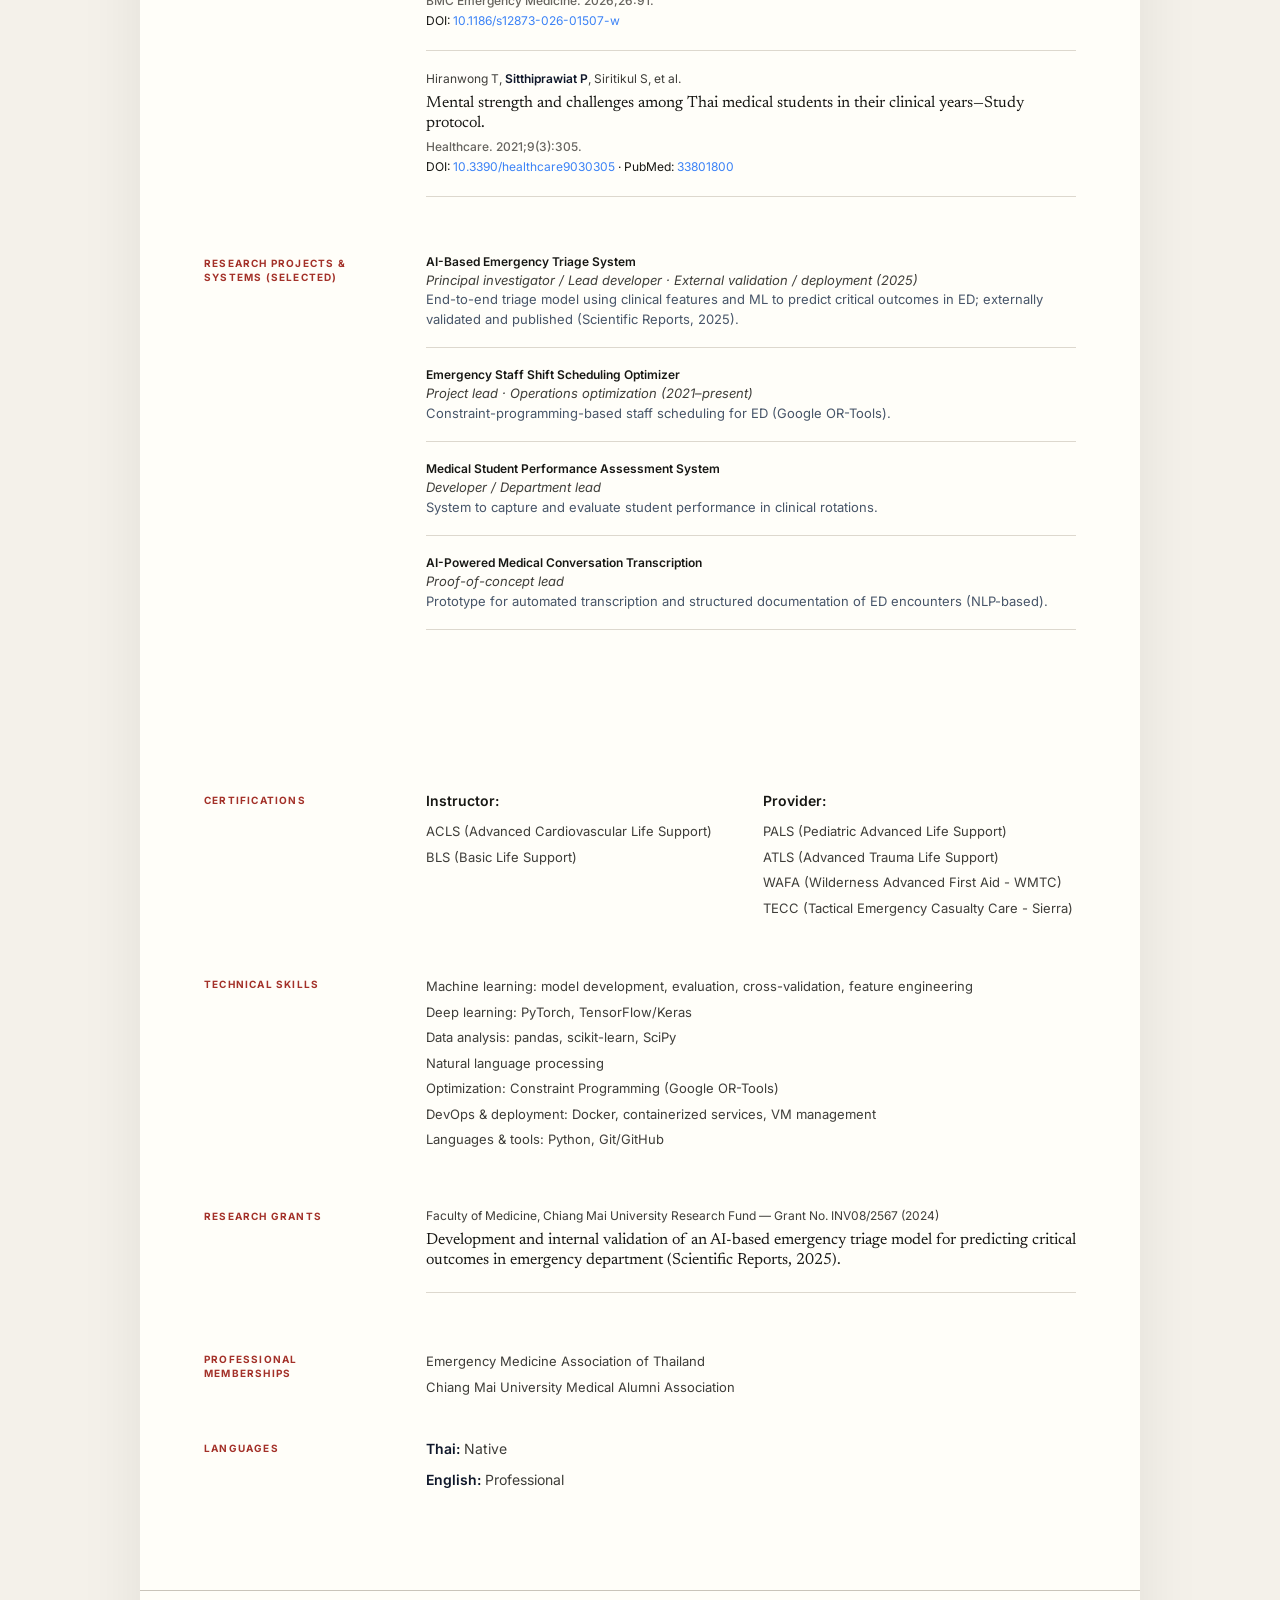
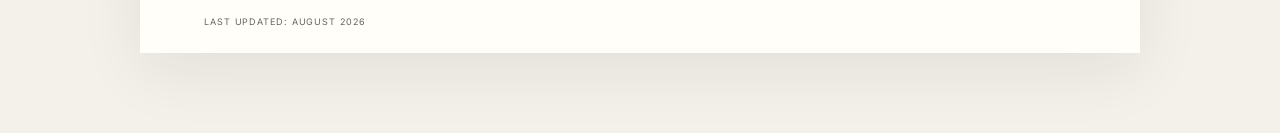
==== commit 6182150f: "Refocus site on medical AI consultation" ====
--- a/cv.html
+++ b/cv.html
@@ -686,7 +686,7 @@
             </div>
             
             <!-- Peer-Reviewed Publications -->
-            <div class="section">
+            <div id="publications" class="section">
                 <div class="section-title">Selected Peer-Reviewed Publications</div>
 
                 <div class="publication-item">
@@ -763,10 +763,7 @@
                 <div class="research-item">
                     <span class="project-title">AI-Based Emergency Triage System</span><br>
                     <span class="project-role">Principal investigator / Lead developer · External validation / deployment (2025)</span><br>
-                    <span style="font-size: 13px; color: #475569;">End-to-end triage model using clinical features and ML to predict critical outcomes in ED; externally validated and published (Scientific Reports, 2025).</span><br>
-                    <span style="font-size: 12px; color: #64748b;">GitHub: <a href="https://github.com/spatipan/AI-Triage" target="_blank" style="color: #3b82f6; text-decoration: none;">spatipan/AI-Triage</a></span>
-                    
-                    <span style="font-size: 12px; color: #64748b;">Demo: <a href="https://ed-triage-emcmu.streamlit.app" target="_blank" style="color: #3b82f6; text-decoration: none;">ed-triage-emcmu.streamlit.app</a></span>
+                    <span style="font-size: 13px; color: #475569;">End-to-end triage model using clinical features and ML to predict critical outcomes in ED; externally validated and published (Scientific Reports, 2025).</span>
                 </div>
                 <div class="research-item">
                     <span class="project-title">Emergency Staff Shift Scheduling Optimizer</span><br>
